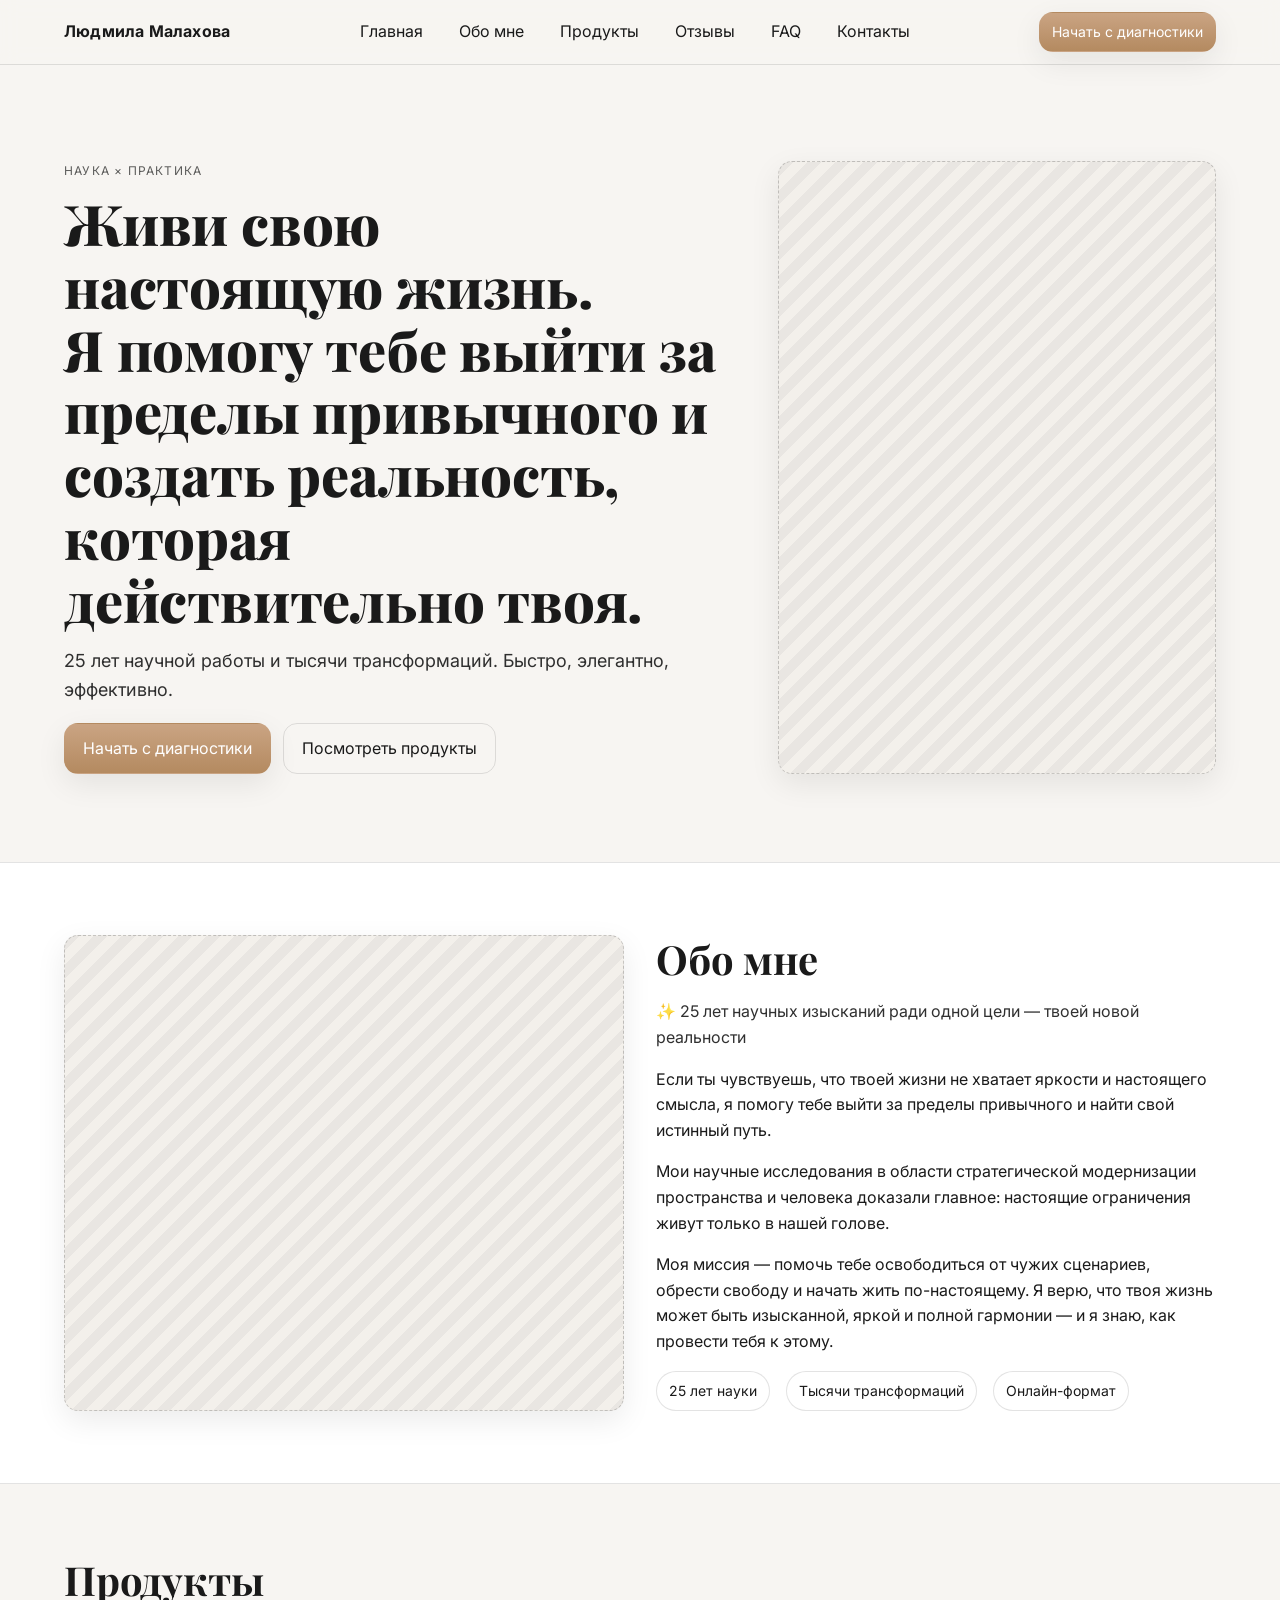
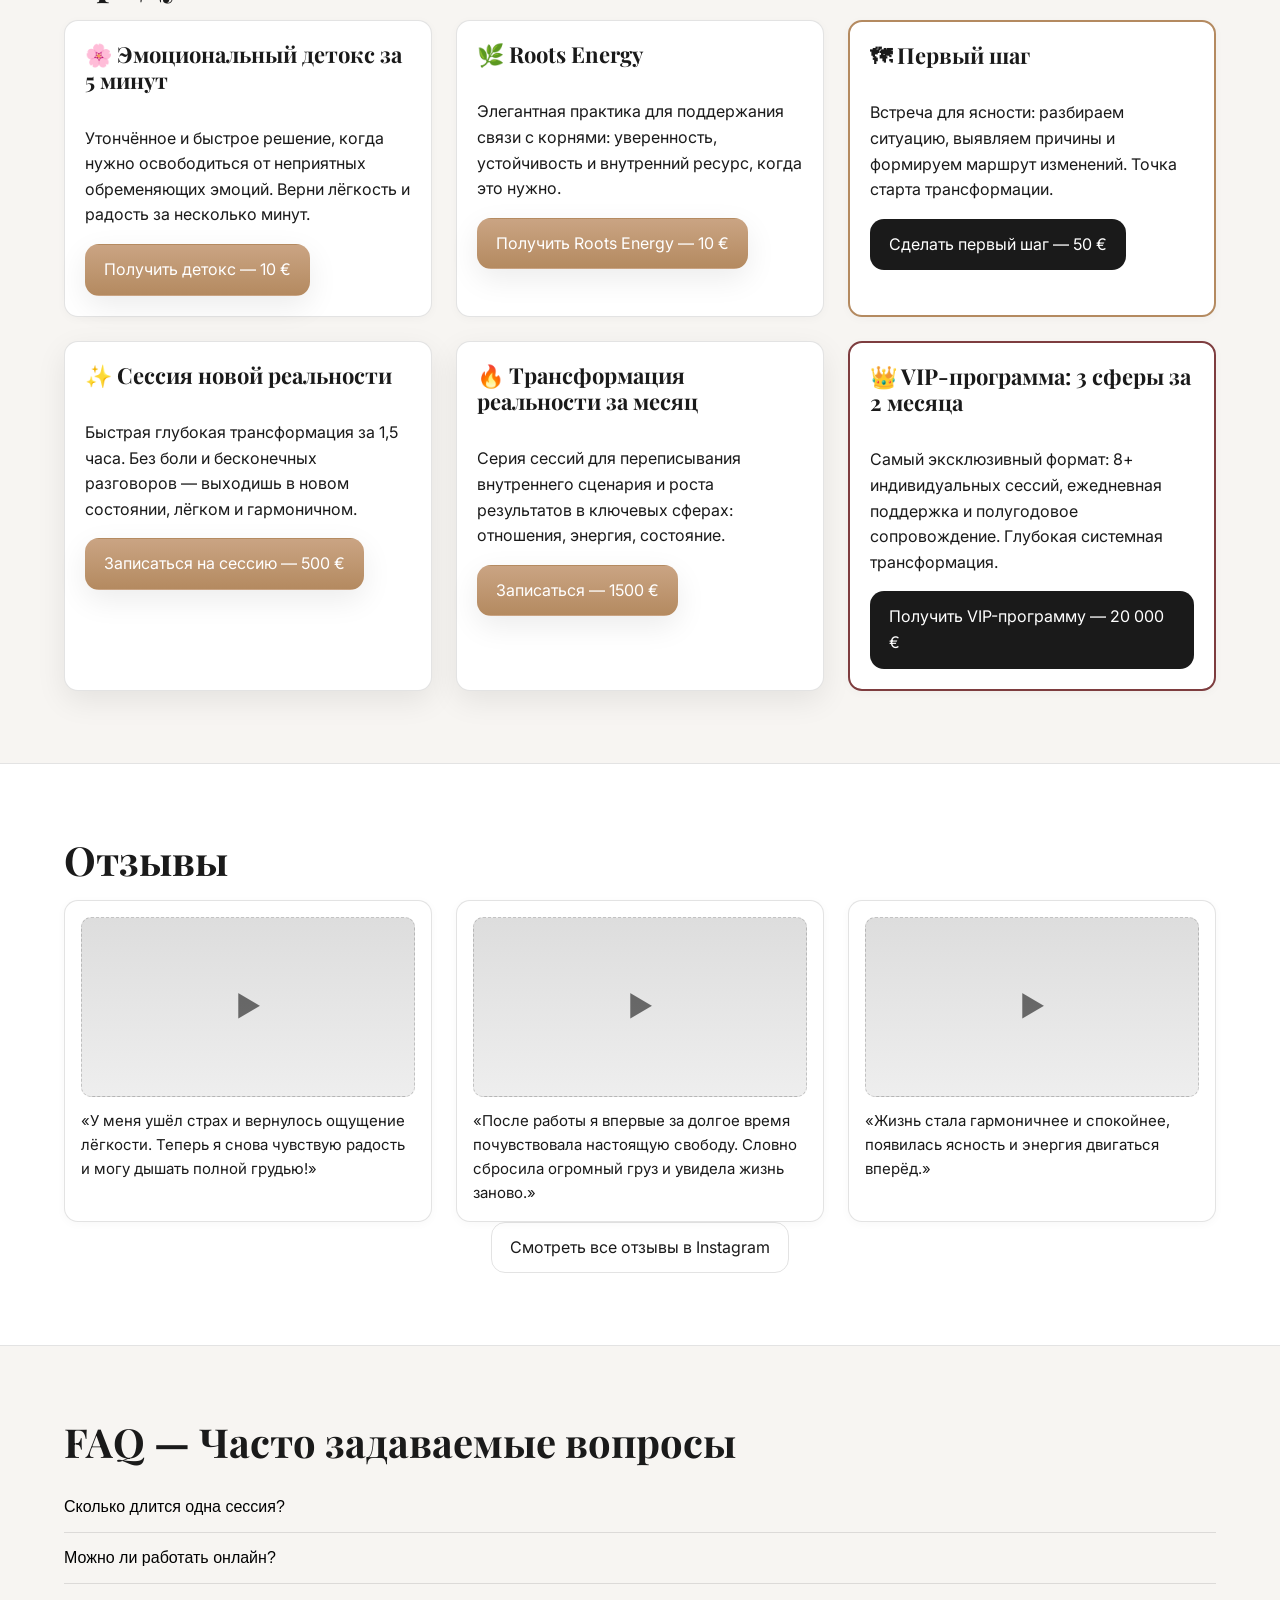
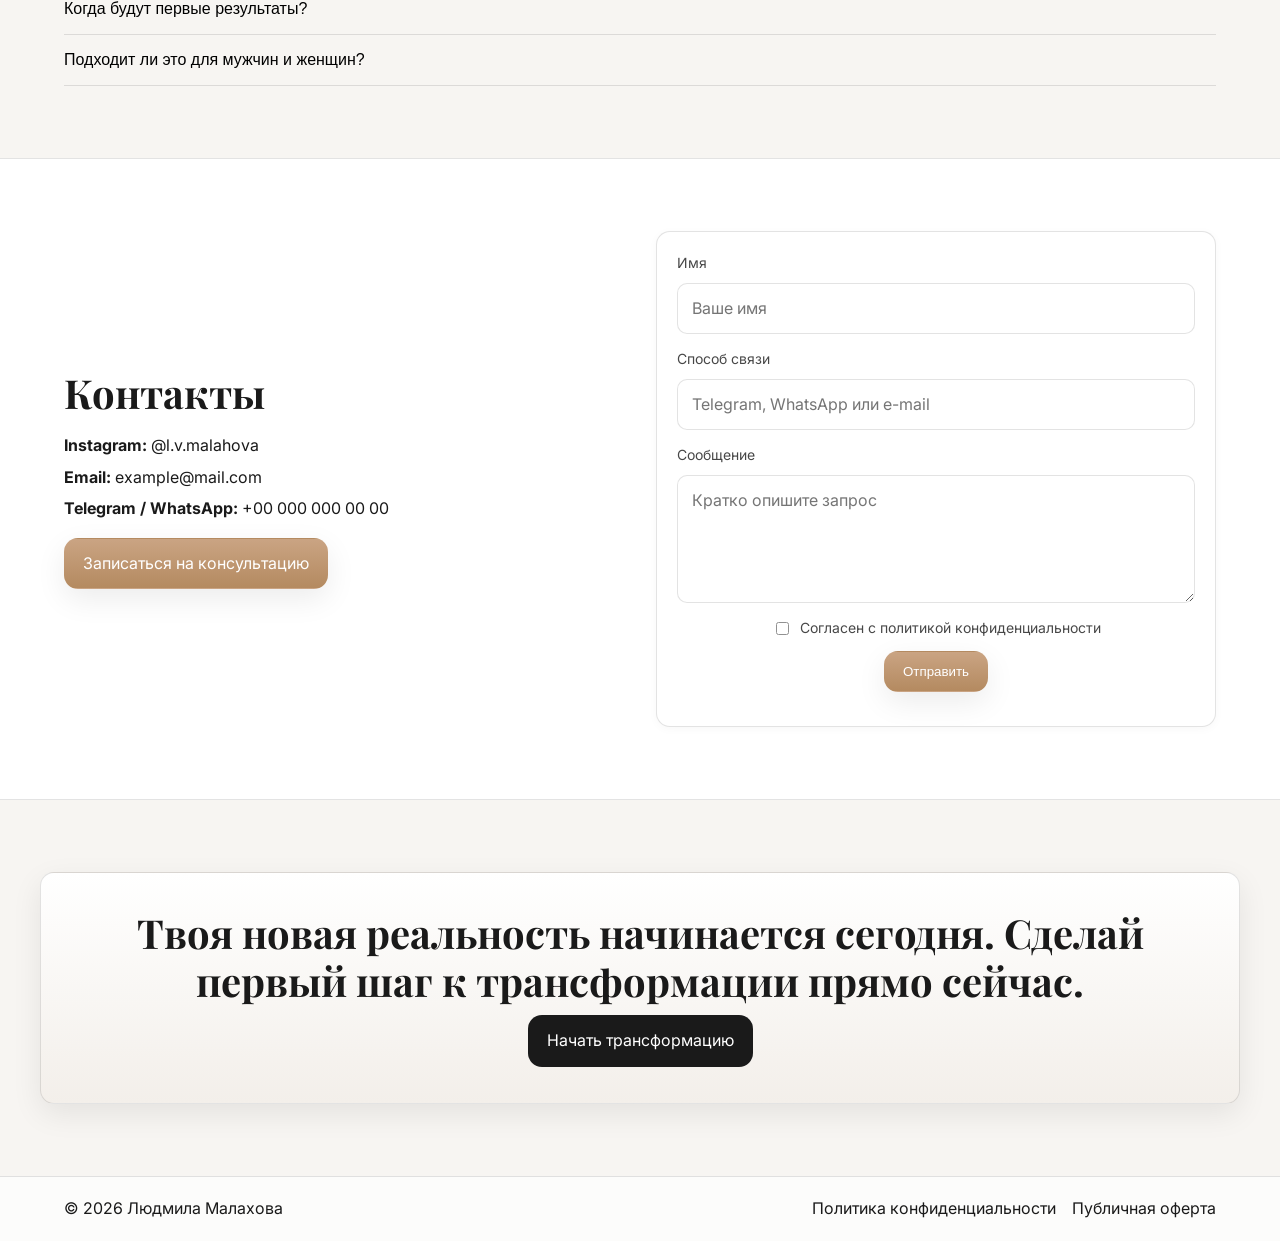
==== index.html @ 20e78f0f "Initial" ====
<!DOCTYPE html>
<html lang="ru">
<head>
  <meta charset="UTF-8" />
  <meta name="viewport" content="width=device-width, initial-scale=1" />
  <title>Людмила Малахова — Трансформация реальности</title>
  <meta name="description" content="Наука и практика трансформации для жизни без ограничений. Сессии, программы и быстрые практики от Людмилы Малаховой." />
  <link rel="preconnect" href="https://fonts.googleapis.com">
  <link rel="preconnect" href="https://fonts.gstatic.com" crossorigin>
  <link href="https://fonts.googleapis.com/css2?family=Inter:wght@300;400;500;600;700&family=Playfair+Display:wght@600;700;800&display=swap" rel="stylesheet">
  <link rel="stylesheet" href="styles.css" />
</head>
<body>
  <header class="site-header">
    <div class="container header-inner">
      <div class="brand">Людмила Малахова</div>
      <nav class="nav">
        <a href="#hero">Главная</a>
        <a href="#about">Обо мне</a>
        <a href="#products">Продукты</a>
        <a href="#testimonials">Отзывы</a>
        <a href="#faq">FAQ</a>
        <a href="#contacts">Контакты</a>
      </nav>
      <a class="btn btn--primary btn--small" href="#diagnostics">Начать с диагностики</a>
    </div>
  </header>

  <main>
    <!-- Hero -->
    <section id="hero" class="section hero">
      <div class="container hero__inner">
        <div class="hero__content">
          <div class="kicker">Наука × Практика</div>
          <h1>Живи свою настоящую жизнь.<br> Я помогу тебе выйти за пределы привычного и создать реальность, которая действительно твоя.</h1>
          <p class="lead">25 лет научной работы и тысячи трансформаций. Быстро, элегантно, эффективно.</p>
          <div class="hero__ctas">
            <a id="diagnostics" class="btn btn--primary" href="#contacts">Начать с диагностики</a>
            <a class="btn btn--ghost" href="#products">Посмотреть продукты</a>
          </div>
        </div>
        <div class="hero__media placeholder placeholder--portrait" aria-label="Портрет — заглушка"></div>
      </div>
    </section>

    <!-- About -->
    <section id="about" class="section section--muted about">
      <div class="container grid grid--2">
        <div class="about__media placeholder placeholder--portrait"></div>
        <div class="about__content">
          <h2>Обо мне</h2>
          <p class="sublead">✨ 25 лет научных изысканий ради одной цели — твоей новой реальности</p>
          <p>Если ты чувствуешь, что твоей жизни не хватает яркости и настоящего смысла, я помогу тебе выйти за пределы привычного и найти свой истинный путь.</p>
          <p>Мои научные исследования в области стратегической модернизации пространства и человека доказали главное: настоящие ограничения живут только в нашей голове.</p>
          <p>Моя миссия — помочь тебе освободиться от чужих сценариев, обрести свободу и начать жить по-настоящему. Я верю, что твоя жизнь может быть изысканной, яркой и полной гармонии — и я знаю, как провести тебя к этому.</p>
          <ul class="infostrip">
            <li>25 лет науки</li>
            <li>Тысячи трансформаций</li>
            <li>Онлайн-формат</li>
          </ul>
        </div>
      </div>
    </section>

    <!-- Products -->
    <section id="products" class="section products">
      <div class="container">
        <h2>Продукты</h2>
        <div class="cards">
          <article class="card">
            <div class="card__header">
              <h3>🌸 Эмоциональный детокс за 5 минут</h3>
            </div>
            <p>Утончённое и быстрое решение, когда нужно освободиться от неприятных обременяющих эмоций. Верни лёгкость и радость за несколько минут.</p>
            <div class="card__actions">
              <a class="btn btn--primary" href="#">Получить детокс — 10 €</a>
            </div>
          </article>

          <article class="card">
            <div class="card__header">
              <h3>🌿 Roots Energy</h3>
            </div>
            <p>Элегантная практика для поддержания связи с корнями: уверенность, устойчивость и внутренний ресурс, когда это нужно.</p>
            <div class="card__actions">
              <a class="btn btn--primary" href="#">Получить Roots Energy — 10 €</a>
            </div>
          </article>

          <article class="card card--highlight">
            <div class="card__header">
              <h3>🗺 Первый шаг</h3>
            </div>
            <p>Встреча для ясности: разбираем ситуацию, выявляем причины и формируем маршрут изменений. Точка старта трансформации.</p>
            <div class="card__actions">
              <a class="btn btn--contrast" href="#contacts">Сделать первый шаг — 50 €</a>
            </div>
          </article>

          <article class="card card--elevated">
            <div class="card__header">
              <h3>✨ Сессия новой реальности</h3>
            </div>
            <p>Быстрая глубокая трансформация за 1,5 часа. Без боли и бесконечных разговоров — выходишь в новом состоянии, лёгком и гармоничном.</p>
            <div class="card__actions">
              <a class="btn btn--primary" href="#contacts">Записаться на сессию — 500 €</a>
            </div>
          </article>

          <article class="card card--elevated">
            <div class="card__header">
              <h3>🔥 Трансформация реальности за месяц</h3>
            </div>
            <p>Серия сессий для переписывания внутреннего сценария и роста результатов в ключевых сферах: отношения, энергия, состояние.</p>
            <div class="card__actions">
              <a class="btn btn--primary" href="#contacts">Записаться — 1500 €</a>
            </div>
          </article>

          <article class="card card--vip">
            <div class="card__header">
              <h3>👑 VIP-программа: 3 сферы за 2 месяца</h3>
            </div>
            <p>Самый эксклюзивный формат: 8+ индивидуальных сессий, ежедневная поддержка и полугодовое сопровождение. Глубокая системная трансформация.</p>
            <div class="card__actions">
              <a class="btn btn--contrast" href="#contacts">Получить VIP-программу — 20 000 €</a>
            </div>
          </article>
        </div>
      </div>
    </section>

    <!-- Testimonials -->
    <section id="testimonials" class="section testimonials section--muted">
      <div class="container">
        <h2>Отзывы</h2>
        <div class="video-grid">
          <div class="video-card">
            <div class="placeholder placeholder--video" aria-label="Видео-отзыв — заглушка"></div>
            <p>«У меня ушёл страх и вернулось ощущение лёгкости. Теперь я снова чувствую радость и могу дышать полной грудью!»</p>
          </div>
          <div class="video-card">
            <div class="placeholder placeholder--video"></div>
            <p>«После работы я впервые за долгое время почувствовала настоящую свободу. Словно сбросила огромный груз и увидела жизнь заново.»</p>
          </div>
          <div class="video-card">
            <div class="placeholder placeholder--video"></div>
            <p>«Жизнь стала гармоничнее и спокойнее, появилась ясность и энергия двигаться вперёд.»</p>
          </div>
        </div>
        <div class="align-center">
          <a class="btn btn--ghost" href="#">Смотреть все отзывы в Instagram</a>
        </div>
      </div>
    </section>

    <!-- FAQ -->
    <section id="faq" class="section faq">
      <div class="container">
        <h2>FAQ — Часто задаваемые вопросы</h2>
        <div class="accordion" data-accordion>
          <div class="accordion__item">
            <button class="accordion__trigger">Сколько длится одна сессия?</button>
            <div class="accordion__content"><p>1,5 часа</p></div>
          </div>
          <div class="accordion__item">
            <button class="accordion__trigger">Можно ли работать онлайн?</button>
            <div class="accordion__content"><p>Да, полностью онлайн</p></div>
          </div>
          <div class="accordion__item">
            <button class="accordion__trigger">Когда будут первые результаты?</button>
            <div class="accordion__content"><p>Уже после первой сессии</p></div>
          </div>
          <div class="accordion__item">
            <button class="accordion__trigger">Подходит ли это для мужчин и женщин?</button>
            <div class="accordion__content"><p>Да, вне зависимости от возраста и опыта</p></div>
          </div>
        </div>
      </div>
    </section>

    <!-- Contacts -->
    <section id="contacts" class="section contacts section--muted">
      <div class="container grid grid--2">
        <div>
          <h2>Контакты</h2>
          <ul class="contact-list">
            <li><strong>Instagram:</strong> <a href="#">@l.v.malahova</a></li>
            <li><strong>Email:</strong> <a href="mailto:example@mail.com">example@mail.com</a></li>
            <li><strong>Telegram / WhatsApp:</strong> <a href="#">+00 000 000 00 00</a></li>
          </ul>
          <div class="cta-row">
            <a class="btn btn--primary" href="#">Записаться на консультацию</a>
          </div>
        </div>
        <form class="contact-form" action="#" method="post">
          <div class="form-row">
            <label for="name">Имя</label>
            <input id="name" name="name" type="text" placeholder="Ваше имя" required>
          </div>
          <div class="form-row">
            <label for="contact">Способ связи</label>
            <input id="contact" name="contact" type="text" placeholder="Telegram, WhatsApp или e-mail" required>
          </div>
          <div class="form-row">
            <label for="message">Сообщение</label>
            <textarea id="message" name="message" rows="4" placeholder="Кратко опишите запрос"></textarea>
          </div>
          <div class="form-row form-row--inline">
            <label class="checkbox">
              <input type="checkbox" required>
              <span>Согласен с политикой конфиденциальности</span>
            </label>
            <button class="btn btn--primary" type="submit">Отправить</button>
          </div>
        </form>
      </div>
    </section>

    <!-- Final CTA -->
    <section class="section final-cta">
      <div class="container final-cta__inner">
        <h2>Твоя новая реальность начинается сегодня. Сделай первый шаг к трансформации прямо сейчас.</h2>
        <a class="btn btn--contrast" href="#contacts">Начать трансформацию</a>
      </div>
    </section>
  </main>

  <footer class="site-footer">
    <div class="container footer-inner">
      <div>© <span id="year"></span> Людмила Малахова</div>
      <div class="footer-links">
        <a href="#">Политика конфиденциальности</a>
        <a href="#">Публичная оферта</a>
      </div>
    </div>
  </footer>

  <script src="script.js"></script>
</body>
</html>
---- styles.css ----
/* Base */
:root {
  --bg: #F7F5F2;
  --text: #1A1A1A;
  --muted: #ffffff;
  --accent: #B48A60; /* bronze */
  --accent-2: #7E3D3F; /* deep burgundy */
  --border: rgba(26,26,26,0.12);
  --shadow: 0 10px 30px rgba(0,0,0,0.08);
  --radius: 14px;
}

* { box-sizing: border-box; }
html, body { height: 100%; }
body {
  margin: 0;
  font-family: Inter, system-ui, -apple-system, Segoe UI, Roboto, Arial, "Noto Sans", "Apple Color Emoji", "Segoe UI Emoji";
  color: var(--text);
  background: var(--bg);
  line-height: 1.6;
}

img { max-width: 100%; display: block; }
a { color: inherit; text-decoration: none; }

.container {
  width: 100%;
  max-width: 1200px;
  margin: 0 auto;
  padding: 0 24px;
}

h1, h2, h3 {
  font-family: "Playfair Display", Georgia, serif;
  line-height: 1.2;
  margin: 0 0 16px;
}
h1 { font-size: clamp(36px, 5vw, 56px); font-weight: 800; line-height: 1.12; letter-spacing: -0.2px; }
h2 { font-size: clamp(28px, 3.2vw, 40px); font-weight: 700; }
h3 { font-size: 22px; font-weight: 700; }
.lead { font-size: 18px; opacity: 0.9; margin-top: 8px; }
.sublead { font-size: 16px; opacity: 0.9; }

/* Header */
.site-header {
  position: sticky;
  top: 0;
  background: rgba(247,245,242,0.8);
  backdrop-filter: saturate(140%) blur(8px);
  border-bottom: 1px solid var(--border);
  z-index: 1000;
}
.header-inner {
  display: flex;
  align-items: center;
  justify-content: space-between;
  height: 64px;
}
.brand { font-weight: 700; letter-spacing: 0.2px; }
.nav { display: none; gap: 16px; }
.nav a { padding: 8px 10px; border-radius: 10px; }
.nav a:hover { background: rgba(0,0,0,0.04); }

/* Buttons */
.btn {
  display: inline-flex;
  align-items: center;
  justify-content: center;
  gap: 8px;
  padding: 12px 18px;
  border-radius: var(--radius);
  border: 1px solid transparent;
  transition: all .25s ease;
  cursor: pointer;
}
.btn--small { padding: 8px 12px; font-size: 14px; }
.btn--primary {
  background: linear-gradient(180deg, #caa483, var(--accent));
  color: #fff;
  box-shadow: var(--shadow);
}
.btn--primary:hover { filter: saturate(1.05) brightness(1.02); transform: translateY(-1px); }
.btn--primary:active { transform: translateY(0); }

.btn--ghost {
  background: transparent;
  border-color: var(--border);
}
.btn--ghost:hover { border-color: var(--accent); color: var(--accent); }

.btn--contrast {
  background: #1A1A1A;
  color: #fff;
}
.btn--contrast:hover { filter: brightness(1.05); transform: translateY(-1px); }

/* Sections */
.section { padding: 72px 0; }
.section.hero { padding: 96px 0 88px; }
.section--muted { background: var(--muted); border-top: 1px solid var(--border); border-bottom: 1px solid var(--border); }
.align-center { text-align: center; }

/* Hero */
.hero__inner { display: grid; grid-template-columns: 1.2fr .8fr; gap: 56px; align-items: center; }
.kicker { letter-spacing: 1.2px; text-transform: uppercase; font-size: 12px; opacity: .7; margin-bottom: 12px; }
.hero__ctas { display: flex; gap: 12px; margin-top: 18px; }
.hero__media { height: 420px; border-radius: var(--radius); box-shadow: var(--shadow); }
.hero__content { max-width: 720px; }
.hero__content h1 { text-wrap: balance; }

/* About */
.grid { display: grid; gap: 32px; }
.grid--2 { grid-template-columns: 1fr 1fr; align-items: center; }
.infostrip { display: flex; gap: 16px; padding: 0; margin: 16px 0 0; list-style: none; flex-wrap: wrap; }
.infostrip li { padding: 8px 12px; border: 1px solid var(--border); border-radius: 999px; font-size: 14px; background: #fff; }
.about__media { height: 380px; border-radius: var(--radius); box-shadow: var(--shadow); }

/* Cards */
.cards { display: grid; grid-template-columns: repeat(3, 1fr); gap: 24px; }
.card {
  background: #fff;
  border: 1px solid var(--border);
  border-radius: var(--radius);
  padding: 20px;
  box-shadow: 0 2px 10px rgba(0,0,0,0.03);
  transition: transform .25s ease, box-shadow .25s ease, border-color .25s ease;
}
.card:hover { transform: translateY(-2px); box-shadow: var(--shadow); border-color: rgba(26,26,26,0.18); }
.card__header { display: flex; align-items: center; justify-content: space-between; margin-bottom: 8px; }
.card--highlight { border-width: 2px; border-color: var(--accent); }
.card--elevated { box-shadow: var(--shadow); }
.card--vip { border-width: 2px; border-color: var(--accent-2); }
.card__actions { margin-top: 16px; }

/* Testimonials */
.video-grid { display: grid; grid-template-columns: repeat(3,1fr); gap: 24px; }
.video-card { background: #fff; border: 1px solid var(--border); border-radius: var(--radius); padding: 16px; box-shadow: 0 2px 10px rgba(0,0,0,0.03); }
.video-card p { margin: 12px 0 0; font-size: 15px; }

/* Accordion */
.accordion__item { border-bottom: 1px solid var(--border); }
.accordion__trigger {
  width: 100%;
  text-align: left;
  background: transparent;
  border: 0;
  padding: 16px 0;
  font-size: 16px;
  cursor: pointer;
}
.accordion__content {
  max-height: 0;
  overflow: hidden;
  transition: max-height .3s ease, opacity .3s ease;
  opacity: 0.9;
}
.accordion__item.is-open .accordion__content { max-height: 200px; }

/* Contacts */
.contact-list { list-style: none; padding: 0; margin: 0 0 16px; }
.contact-list li { margin: 6px 0; }
.contact-form { background: #fff; border: 1px solid var(--border); border-radius: var(--radius); padding: 20px; box-shadow: 0 2px 10px rgba(0,0,0,0.03); }
.form-row { display: flex; flex-direction: column; gap: 8px; margin-bottom: 14px; }
.form-row--inline { display: flex; align-items: center; justify-content: space-between; gap: 12px; }
label { font-size: 14px; opacity: .8; }
input, textarea { padding: 12px 14px; border: 1px solid var(--border); border-radius: 10px; font: inherit; background: #fff; }
input:focus, textarea:focus { outline: none; border-color: var(--accent); box-shadow: 0 0 0 3px rgba(180,138,96,0.15); }
.checkbox { display: flex; align-items: center; gap: 8px; font-size: 14px; }

/* Final CTA */
.final-cta__inner { text-align: center; background: linear-gradient(180deg, #fff, #f3efea); padding: 36px; border: 1px solid var(--border); border-radius: var(--radius); box-shadow: var(--shadow); }
.final-cta h2 { margin-bottom: 10px; }

/* Footer */
.site-footer { border-top: 1px solid var(--border); background: rgba(255,255,255,0.7); }
.footer-inner { display: flex; align-items: center; justify-content: space-between; height: 64px; }
.footer-links { display: flex; gap: 16px; }

/* Placeholders */
.placeholder { background: repeating-linear-gradient(135deg, #e9e6e2, #e9e6e2 10px, #f3f0eb 10px, #f3f0eb 20px); border: 1px dashed rgba(26,26,26,0.2); }
.placeholder--portrait { width: 100%; height: 100%; border-radius: var(--radius); }
.placeholder--video { width: 100%; height: 180px; border-radius: 10px; background: linear-gradient(180deg, #ddd, #eee); display: grid; place-items: center; position: relative; }
.placeholder--video::before { content: "▶"; position: absolute; font-size: 28px; color: rgba(0,0,0,0.55); }

/* Responsive */
@media (min-width: 920px) { .nav { display: flex; } }
@media (max-width: 919px) {
  .hero__inner { grid-template-columns: 1fr; gap: 28px; }
  .section.hero { padding: 72px 0 64px; }
  .grid--2 { grid-template-columns: 1fr; }
  .cards { grid-template-columns: 1fr; }
  .video-grid { grid-template-columns: 1fr; }
  .header-inner { gap: 12px; }
  .footer-inner { flex-direction: column; gap: 8px; height: auto; padding: 12px 0; }
}
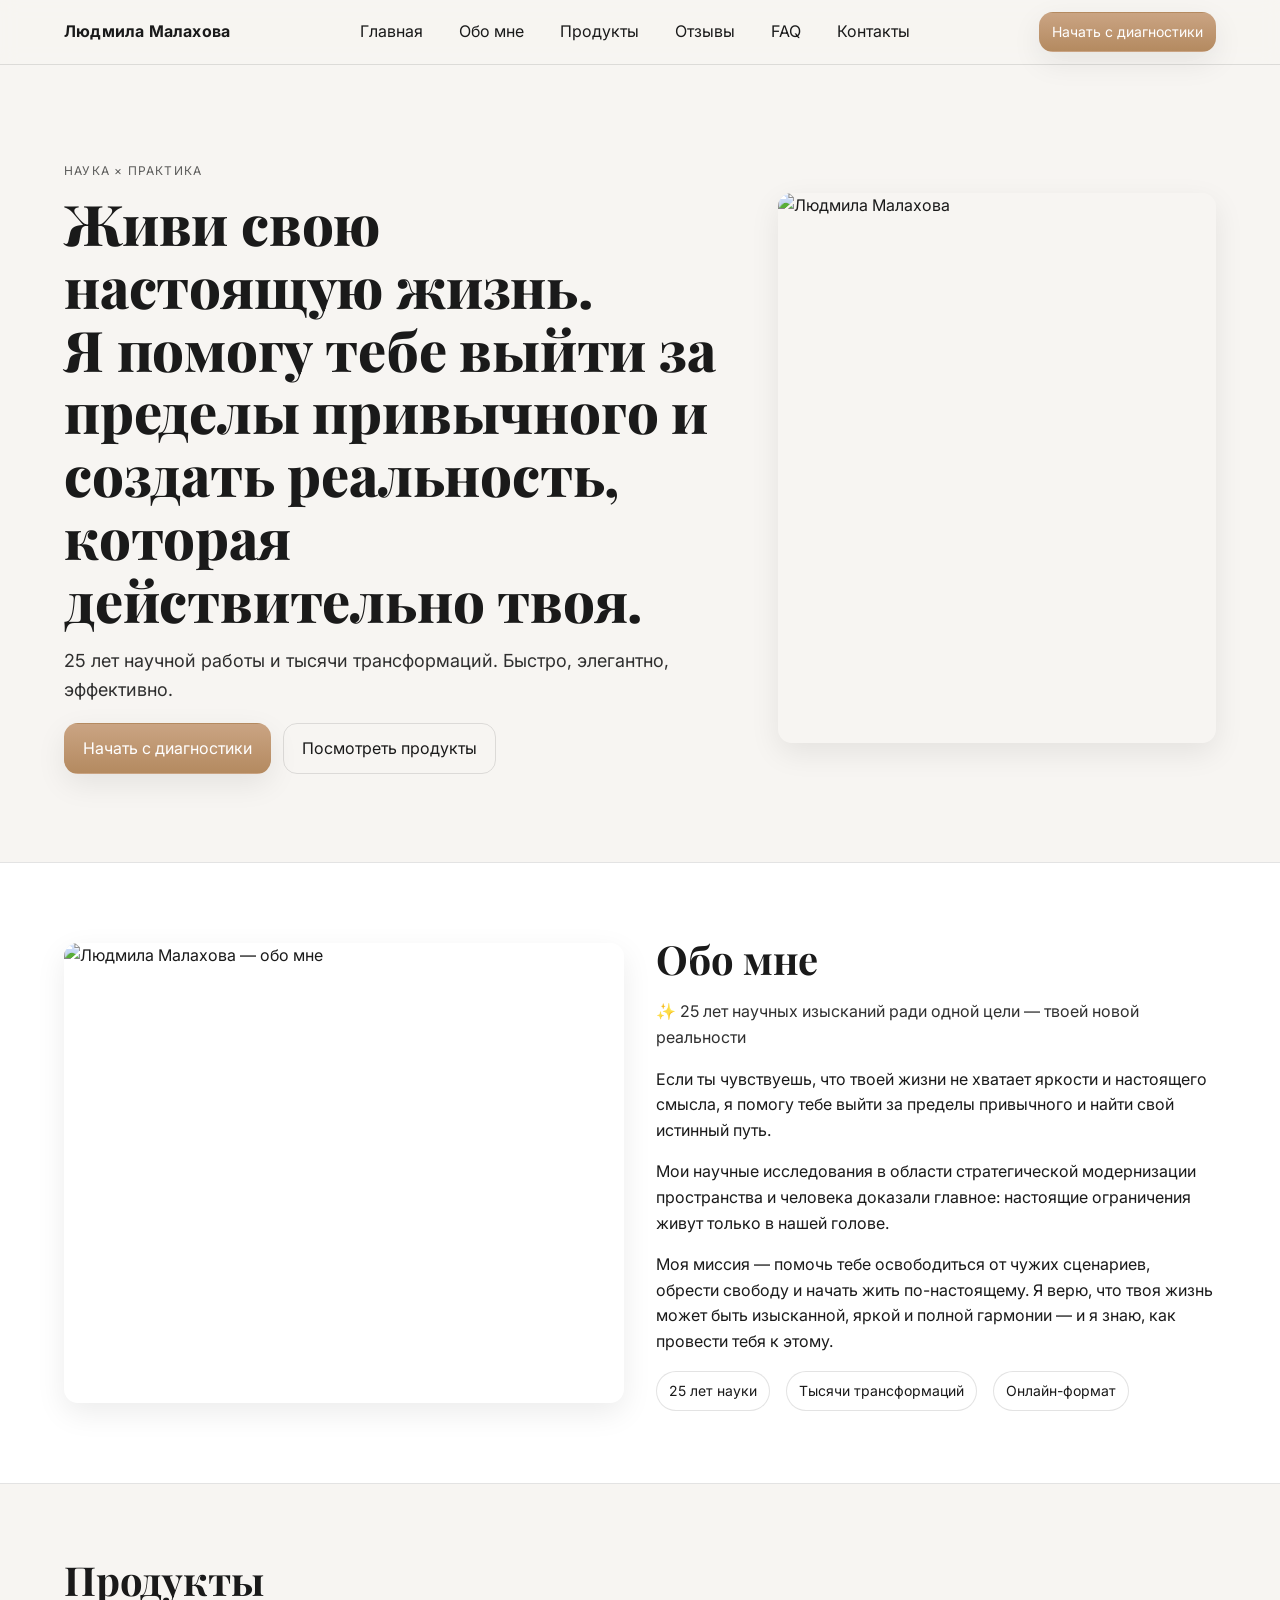
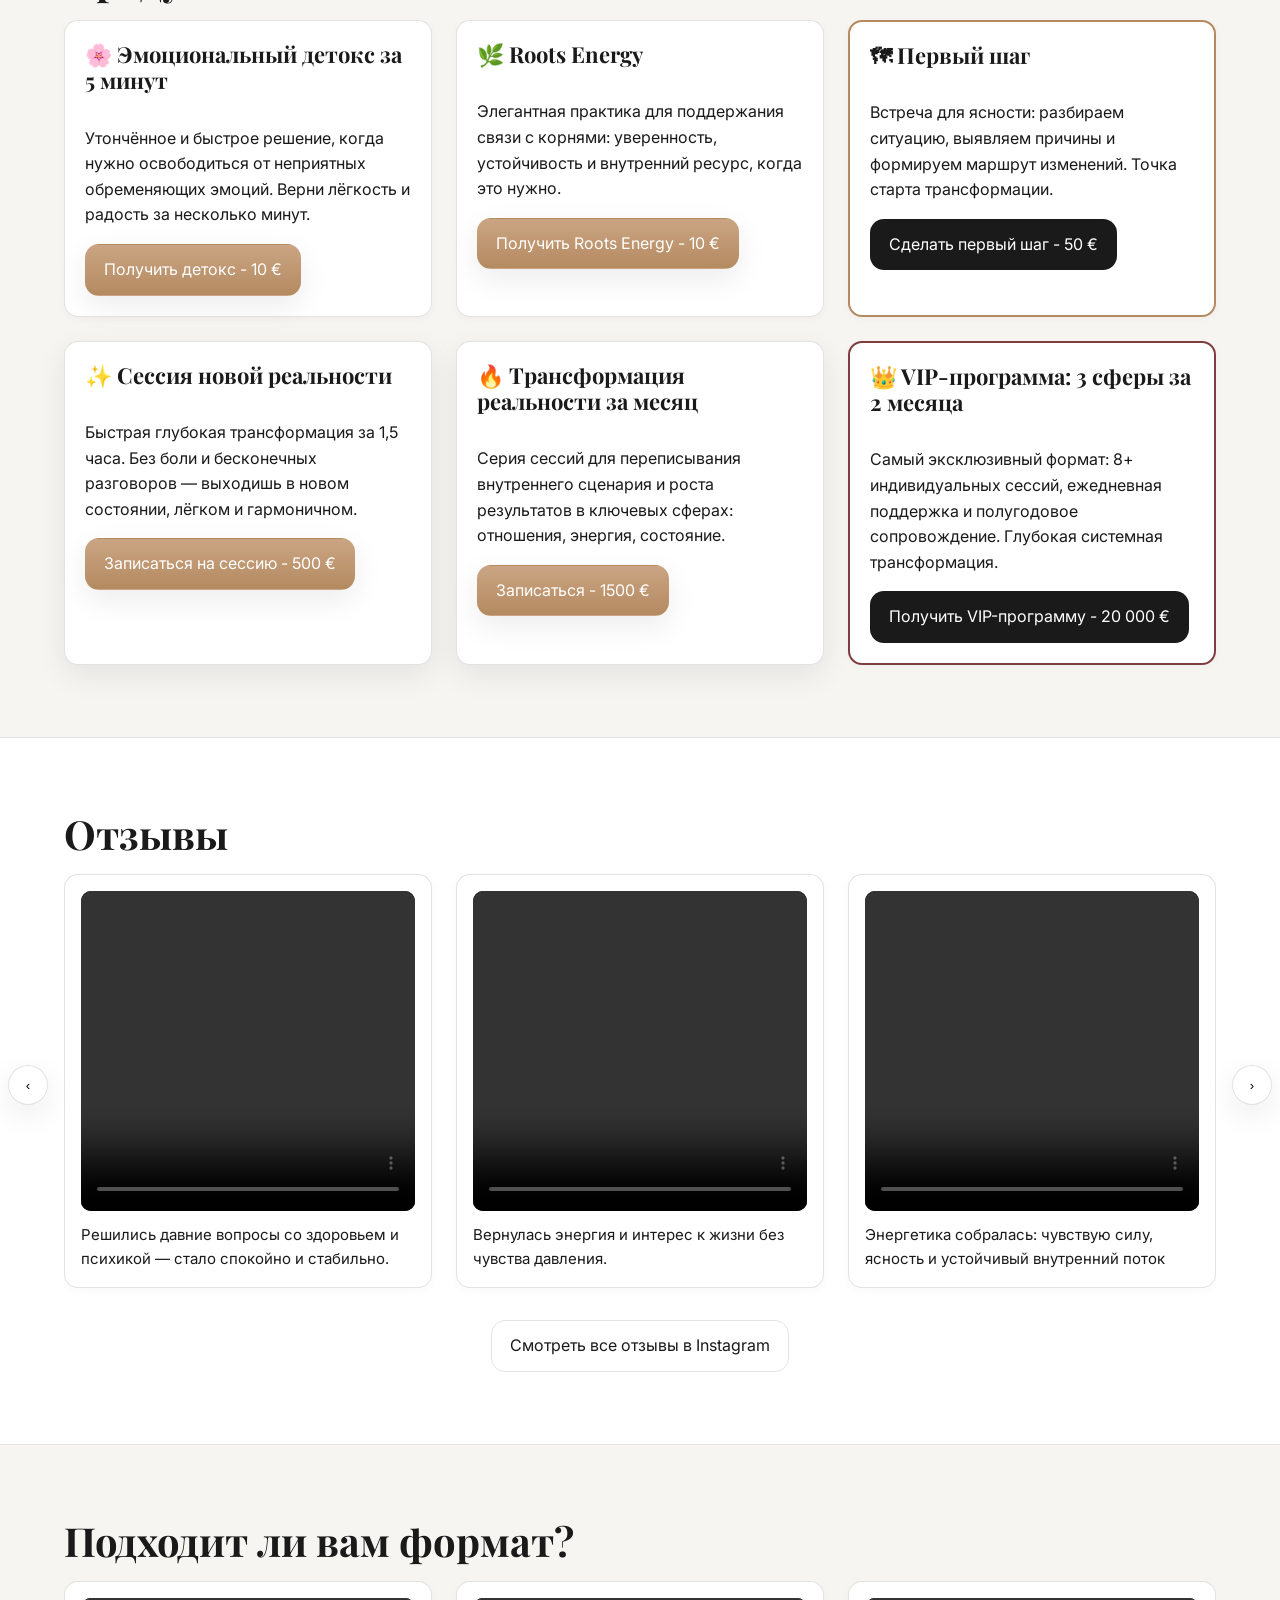
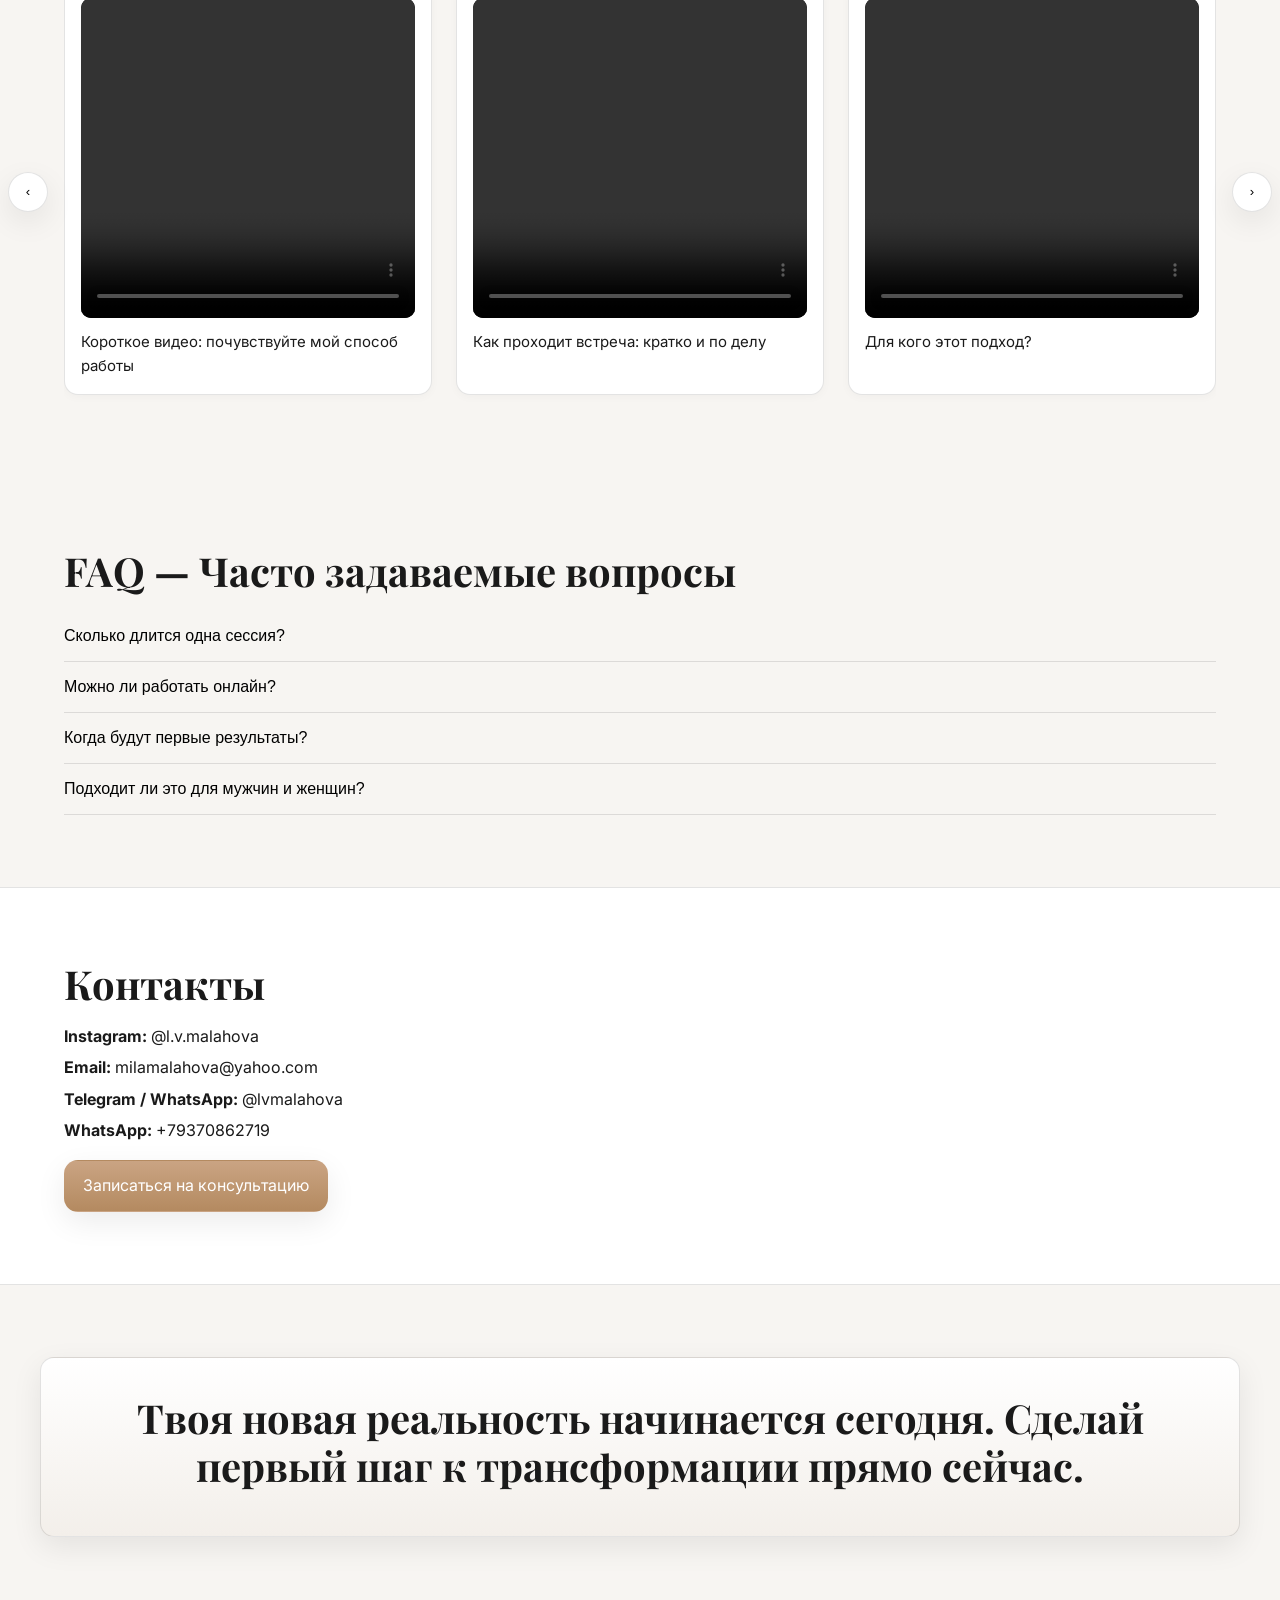
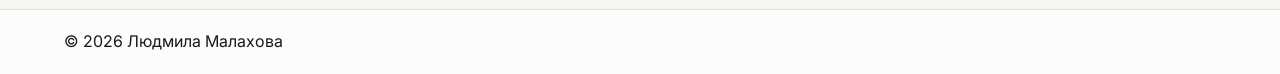
==== commit 3fb99952: "Pre-final version" ====
--- a/index.html
+++ b/index.html
@@ -22,7 +22,7 @@
         <a href="#faq">FAQ</a>
         <a href="#contacts">Контакты</a>
       </nav>
-      <a class="btn btn--primary btn--small" href="#diagnostics">Начать с диагностики</a>
+      <a class="btn btn--primary btn--small" href="#contacts">Начать с диагностики</a>
     </div>
   </header>
 
@@ -39,14 +39,22 @@
             <a class="btn btn--ghost" href="#products">Посмотреть продукты</a>
           </div>
         </div>
-        <div class="hero__media placeholder placeholder--portrait" aria-label="Портрет — заглушка"></div>
-      </div>
-    </section>
+        <picture class="hero__media" aria-label="Портрет — Hero">
+          <source srcset="images/IMG_1677.jpg" type="image/jpg">
+          <img src="images/IMG_1677.jpg" alt="Людмила Малахова" loading="eager" decoding="async" style="width:100%;height:100%;object-fit:cover;object-position:center 45%;border-radius:14px;display:block;">
+        </picture>
+      </div>
+    </section>
+
+    
 
     <!-- About -->
     <section id="about" class="section section--muted about">
       <div class="container grid grid--2">
-        <div class="about__media placeholder placeholder--portrait"></div>
+        <picture class="about__media">
+          <source srcset="images/IMG_2950.jpg" type="image/jpg">
+          <img src="images/IMG_2950.jpg" alt="Людмила Малахова — обо мне" loading="lazy" decoding="async" style="width:100%;height:100%;object-fit:cover;object-position:center 50%;border-radius:14px;display:block;">
+        </picture>
         <div class="about__content">
           <h2>Обо мне</h2>
           <p class="sublead">✨ 25 лет научных изысканий ради одной цели — твоей новой реальности</p>
@@ -73,7 +81,7 @@
             </div>
             <p>Утончённое и быстрое решение, когда нужно освободиться от неприятных обременяющих эмоций. Верни лёгкость и радость за несколько минут.</p>
             <div class="card__actions">
-              <a class="btn btn--primary" href="#">Получить детокс — 10 €</a>
+              <a class="btn btn--primary" onclick="openMessengerModal('Здравствуйте! Я хочу получить эмоциональный детокс за 5 минут!')">Получить детокс - 10 €</a>
             </div>
           </article>
 
@@ -83,7 +91,7 @@
             </div>
             <p>Элегантная практика для поддержания связи с корнями: уверенность, устойчивость и внутренний ресурс, когда это нужно.</p>
             <div class="card__actions">
-              <a class="btn btn--primary" href="#">Получить Roots Energy — 10 €</a>
+              <a class="btn btn--primary" onclick="openMessengerModal('Здравствуйте! Я хочу получить Roots Energy!')">Получить Roots Energy - 10 €</a>
             </div>
           </article>
 
@@ -93,7 +101,7 @@
             </div>
             <p>Встреча для ясности: разбираем ситуацию, выявляем причины и формируем маршрут изменений. Точка старта трансформации.</p>
             <div class="card__actions">
-              <a class="btn btn--contrast" href="#contacts">Сделать первый шаг — 50 €</a>
+              <a class="btn btn--contrast" onclick="openMessengerModal('Здравствуйте! Я хочу сделать первый шаг!')">Сделать первый шаг - 50 €</a>
             </div>
           </article>
 
@@ -103,7 +111,7 @@
             </div>
             <p>Быстрая глубокая трансформация за 1,5 часа. Без боли и бесконечных разговоров — выходишь в новом состоянии, лёгком и гармоничном.</p>
             <div class="card__actions">
-              <a class="btn btn--primary" href="#contacts">Записаться на сессию — 500 €</a>
+              <a class="btn btn--primary" onclick="openMessengerModal('Здравствуйте! Я хочу записаться на сессию!')">Записаться на сессию - 500 €</a>
             </div>
           </article>
 
@@ -113,7 +121,7 @@
             </div>
             <p>Серия сессий для переписывания внутреннего сценария и роста результатов в ключевых сферах: отношения, энергия, состояние.</p>
             <div class="card__actions">
-              <a class="btn btn--primary" href="#contacts">Записаться — 1500 €</a>
+              <a class="btn btn--primary" onclick="openMessengerModal('Здравствуйте! Я хочу записаться на трансформацию реальности за месяц!')">Записаться - 1500 €</a>
             </div>
           </article>
 
@@ -123,7 +131,7 @@
             </div>
             <p>Самый эксклюзивный формат: 8+ индивидуальных сессий, ежедневная поддержка и полугодовое сопровождение. Глубокая системная трансформация.</p>
             <div class="card__actions">
-              <a class="btn btn--contrast" href="#contacts">Получить VIP-программу — 20 000 €</a>
+              <a class="btn btn--contrast" onclick="openMessengerModal('Здравствуйте! Я хочу получить VIP-программу!')">Получить VIP-программу - 20 000 €</a>
             </div>
           </article>
         </div>
@@ -134,22 +142,71 @@
     <section id="testimonials" class="section testimonials section--muted">
       <div class="container">
         <h2>Отзывы</h2>
-        <div class="video-grid">
-          <div class="video-card">
-            <div class="placeholder placeholder--video" aria-label="Видео-отзыв — заглушка"></div>
-            <p>«У меня ушёл страх и вернулось ощущение лёгкости. Теперь я снова чувствую радость и могу дышать полной грудью!»</p>
-          </div>
-          <div class="video-card">
-            <div class="placeholder placeholder--video"></div>
-            <p>«После работы я впервые за долгое время почувствовала настоящую свободу. Словно сбросила огромный груз и увидела жизнь заново.»</p>
-          </div>
-          <div class="video-card">
-            <div class="placeholder placeholder--video"></div>
-            <p>«Жизнь стала гармоничнее и спокойнее, появилась ясность и энергия двигаться вперёд.»</p>
-          </div>
-        </div>
-        <div class="align-center">
-          <a class="btn btn--ghost" href="#">Смотреть все отзывы в Instagram</a>
+        <div class="carousel" data-carousel>
+          <button class="carousel__btn carousel__btn--prev" aria-label="Предыдущие">‹</button>
+          <div class="carousel__viewport">
+            <div class="carousel__track">
+              <div class="video-card carousel__item">
+                <video class="video" controls preload="metadata" src="videos/IMG_7336.MP4"></video>
+                <p>Решились давние вопросы со здоровьем и психикой — стало спокойно и стабильно.</p>
+              </div>
+              <div class="video-card carousel__item">
+                <video class="video" controls preload="metadata" src="videos/IMG_7335.MP4"></video>
+                <p>Вернулась энергия и интерес к жизни без чувства давления.</p>
+              </div>
+              <div class="video-card carousel__item">
+                <video class="video" controls preload="metadata" src="videos/IMG_7334.MP4"></video>
+                <p>Энергетика собралась: чувствую силу, ясность и устойчивый внутренний поток</p>
+              </div>
+              <div class="video-card carousel__item">
+                <video class="video" controls preload="metadata" src="videos/IMG_7333.MP4"></video>
+                <p>Точечно проработали запрос — новая внутренняя настройка держится</p>
+              </div>
+              <div class="video-card carousel__item">
+                <video class="video" controls preload="metadata" src="videos/IMG_7332.MP4"></video>
+                <p>Встала на землю: уверенность и опора внутри — ощущаю силу</p>
+              </div>
+              <div class="video-card carousel__item">
+                <video class="video" controls preload="metadata" src="videos/IMG_7331.MP4"></video>
+                <p>За 1.5 месяца поддержки: стабильно, уверенно, жизнь наконец пошла в плюс</p>
+              </div>
+            </div>
+          </div>
+          <button class="carousel__btn carousel__btn--next" aria-label="Следующие">›</button>
+        </div>
+        <div class="align-center testimonials__more">
+          <a class="btn btn--ghost" href="https://www.instagram.com/l.v.malahova/">Смотреть все отзывы в Instagram</a>
+        </div>
+      </div>
+    </section>
+
+    <!-- Fit videos -->
+    <section id="fit" class="section">
+      <div class="container">
+        <h2>Подходит ли вам формат?</h2>
+        <div class="carousel" data-carousel>
+          <button class="carousel__btn carousel__btn--prev" aria-label="Предыдущие">‹</button>
+          <div class="carousel__viewport">
+            <div class="carousel__track">
+              <div class="video-card carousel__item">
+                <video class="video" controls preload="metadata" src="videos/IMG_7340.MP4"></video>
+                <p>Короткое видео: почувствуйте мой способ работы</p>
+              </div>
+              <div class="video-card carousel__item">
+                <video class="video" controls preload="metadata" src="videos/IMG_7339.MP4"></video>
+                <p>Как проходит встреча: кратко и по делу</p>
+              </div>
+              <div class="video-card carousel__item">
+                <video class="video" controls preload="metadata" src="videos/IMG_7338.MP4"></video>
+                <p>Для кого этот подход?</p>
+              </div>
+              <div class="video-card carousel__item">
+                <video class="video" controls preload="metadata" src="videos/IMG_7337.MP4"></video>
+                <p>Какой формат подходит Вам?</p>
+              </div>
+            </div>
+          </div>
+          <button class="carousel__btn carousel__btn--next" aria-label="Следующие">›</button>
         </div>
       </div>
     </section>
@@ -181,19 +238,20 @@
 
     <!-- Contacts -->
     <section id="contacts" class="section contacts section--muted">
-      <div class="container grid grid--2">
+      <div class="container grid grid--2" >
         <div>
           <h2>Контакты</h2>
           <ul class="contact-list">
-            <li><strong>Instagram:</strong> <a href="#">@l.v.malahova</a></li>
-            <li><strong>Email:</strong> <a href="mailto:example@mail.com">example@mail.com</a></li>
-            <li><strong>Telegram / WhatsApp:</strong> <a href="#">+00 000 000 00 00</a></li>
+            <li><strong>Instagram:</strong> <a href="https://www.instagram.com/l.v.malahova/">@l.v.malahova</a></li>
+            <li><strong>Email:</strong> <a href="mailto:milamalahova@yahoo.com">milamalahova@yahoo.com</a></li>
+            <li><strong>Telegram / WhatsApp:</strong> <a href="https://t.me/lvmalahova">@lvmalahova</a></li>
+            <li><strong>WhatsApp:</strong> <a href="https://wa.me/+79370862719">+79370862719</a></li>
           </ul>
           <div class="cta-row">
-            <a class="btn btn--primary" href="#">Записаться на консультацию</a>
-          </div>
-        </div>
-        <form class="contact-form" action="#" method="post">
+            <a class="btn btn--primary" onclick="openMessengerModal('Здравствуйте! Я хочу записаться на консультацию.')">Записаться на консультацию</a>
+          </div>
+        </div>
+        <!-- <form class="contact-form" action="#" method="post">
           <div class="form-row">
             <label for="name">Имя</label>
             <input id="name" name="name" type="text" placeholder="Ваше имя" required>
@@ -212,8 +270,8 @@
               <span>Согласен с политикой конфиденциальности</span>
             </label>
             <button class="btn btn--primary" type="submit">Отправить</button>
-          </div>
-        </form>
+          </div> -->
+        <!-- </form> -->
       </div>
     </section>
 
@@ -221,7 +279,7 @@
     <section class="section final-cta">
       <div class="container final-cta__inner">
         <h2>Твоя новая реальность начинается сегодня. Сделай первый шаг к трансформации прямо сейчас.</h2>
-        <a class="btn btn--contrast" href="#contacts">Начать трансформацию</a>
+        
       </div>
     </section>
   </main>
@@ -230,14 +288,55 @@
     <div class="container footer-inner">
       <div>© <span id="year"></span> Людмила Малахова</div>
       <div class="footer-links">
-        <a href="#">Политика конфиденциальности</a>
-        <a href="#">Публичная оферта</a>
+        
       </div>
     </div>
   </footer>
 
-  <script src="script.js"></script>
+  <script src="script1.js"></script>
+
+    <!-- Модальное окно выбора мессенджера -->
+  <div id="messengerModal" class="modal">
+    <div class="modal-content">
+      <div class="modal-header">
+        <h3>Выберите удобный мессенджер</h3>
+        <button class="modal-close" onclick="closeMessengerModal()">×</button>
+      </div>
+      
+      <div class="modal-body">
+        
+        
+        <div class="messenger-buttons">
+          <a href="#" id="telegramLink" class="messenger-btn telegram-btn">
+            <span class="messenger-icon">
+                <img src="icons/icons8-telegram-48.png" alt="Telegram" width="32" height="32">
+            </span>
+            <span class="messenger-text">
+              <strong>Telegram</strong>
+              <span>Быстрый отклик</span>
+            </span>
+          </a>
+          
+          <a href="#" id="whatsappLink" class="messenger-btn whatsapp-btn">
+            <span class="messenger-icon" >
+                <img src="icons/icons8-whatsapp-48.png" alt="WhatsApp" width="32" height="32">
+            </span>
+            <span class="messenger-text">
+              <strong>WhatsApp</strong>
+              <span>Популярный выбор</span>
+            </span>
+          </a>
+        </div>
+      </div>
+      
+      <div class="modal-footer">
+        <button class="btn btn--ghost" onclick="closeMessengerModal()">Закрыть</button>
+      </div>
+    </div>
+  </div>
+
 </body>
 </html>
 
 
+
--- a/styles.css
+++ b/styles.css
@@ -104,7 +104,7 @@
 .hero__inner { display: grid; grid-template-columns: 1.2fr .8fr; gap: 56px; align-items: center; }
 .kicker { letter-spacing: 1.2px; text-transform: uppercase; font-size: 12px; opacity: .7; margin-bottom: 12px; }
 .hero__ctas { display: flex; gap: 12px; margin-top: 18px; }
-.hero__media { height: 420px; border-radius: var(--radius); box-shadow: var(--shadow); }
+.hero__media { height: 550px; border-radius: var(--radius); box-shadow: var(--shadow); }
 .hero__content { max-width: 720px; }
 .hero__content h1 { text-wrap: balance; }
 
@@ -113,7 +113,7 @@
 .grid--2 { grid-template-columns: 1fr 1fr; align-items: center; }
 .infostrip { display: flex; gap: 16px; padding: 0; margin: 16px 0 0; list-style: none; flex-wrap: wrap; }
 .infostrip li { padding: 8px 12px; border: 1px solid var(--border); border-radius: 999px; font-size: 14px; background: #fff; }
-.about__media { height: 380px; border-radius: var(--radius); box-shadow: var(--shadow); }
+.about__media { height: 460px; border-radius: var(--radius); box-shadow: var(--shadow); }
 
 /* Cards */
 .cards { display: grid; grid-template-columns: repeat(3, 1fr); gap: 24px; }
@@ -133,9 +133,21 @@
 .card__actions { margin-top: 16px; }
 
 /* Testimonials */
-.video-grid { display: grid; grid-template-columns: repeat(3,1fr); gap: 24px; }
 .video-card { background: #fff; border: 1px solid var(--border); border-radius: var(--radius); padding: 16px; box-shadow: 0 2px 10px rgba(0,0,0,0.03); }
 .video-card p { margin: 12px 0 0; font-size: 15px; }
+.video { width: 100%; height: 320px; border-radius: 10px; background: #000; object-fit: contain; object-position: center; }
+
+/* Carousel */
+.carousel { position: relative; }
+.carousel__viewport { overflow-x: hidden; overflow-y: visible; padding-bottom: 8px; }
+.carousel__track { display: flex; gap: 24px; transition: transform .35s ease; will-change: transform; }
+.carousel__item { flex: 0 0 calc((100% - 48px) / 3); display: flex; flex-direction: column; }
+.carousel__btn { position: absolute; top: 50%; transform: translateY(-50%); z-index: 2; border: 1px solid var(--border); background: #fff; width: 40px; height: 40px; border-radius: 999px; box-shadow: var(--shadow); cursor: pointer; }
+.carousel__btn--prev { left: -56px; }
+.carousel__btn--next { right: -56px; }
+.carousel__btn:hover { border-color: var(--accent); color: var(--accent); }
+
+.testimonials__more { margin-top: 24px; }
 
 /* Accordion */
 .accordion__item { border-bottom: 1px solid var(--border); }
@@ -189,9 +201,198 @@
   .section.hero { padding: 72px 0 64px; }
   .grid--2 { grid-template-columns: 1fr; }
   .cards { grid-template-columns: 1fr; }
-  .video-grid { grid-template-columns: 1fr; }
   .header-inner { gap: 12px; }
   .footer-inner { flex-direction: column; gap: 8px; height: auto; padding: 12px 0; }
-}
-
-
+  .carousel__item { flex-basis: 100%; }
+  .video { height: 260px; }
+  .hero__media { height: 420px; }
+  .about__media { height: 380px; }
+  .carousel__btn--prev { left: -4px; }
+  .carousel__btn--next { right: -4px; }
+}
+
+/* Стили для модального окна выбора мессенджера */
+.modal {
+    display: none;
+    position: fixed;
+    z-index: 1000;
+    left: 0;
+    top: 0;
+    width: 100%;
+    height: 100%;
+    background-color: rgba(0,0,0,0.5);
+    backdrop-filter: blur(4px);
+}
+
+.modal-content {
+    background: var(--muted);
+    margin: 15% auto;
+    padding: 0;
+    border-radius: var(--radius);
+    width: 90%;
+    max-width: 440px;
+    box-shadow: var(--shadow);
+    border: 1px solid var(--border);
+    animation: modalSlideIn 0.3s ease-out;
+}
+
+@keyframes modalSlideIn {
+    from {
+        opacity: 0;
+        transform: translateY(-30px) scale(0.95);
+    }
+    to {
+        opacity: 1;
+        transform: translateY(0) scale(1);
+    }
+}
+
+.modal-header {
+    display: flex;
+    align-items: center;
+    justify-content: space-between;
+    padding: 24px 24px 16px;
+    border-bottom: 1px solid var(--border);
+}
+
+.modal-header h3 {
+    margin: 0;
+    font-size: 20px;
+    font-weight: 700;
+}
+
+.modal-close {
+    background: none;
+    border: none;
+    font-size: 24px;
+    cursor: pointer;
+    color: var(--text);
+    opacity: 0.6;
+    padding: 0;
+    width: 30px;
+    height: 30px;
+    border-radius: 50%;
+    display: flex;
+    align-items: center;
+    justify-content: center;
+}
+
+.modal-close:hover {
+    opacity: 1;
+    background: rgba(0,0,0,0.05);
+}
+
+.modal-body {
+    padding: 24px;
+}
+
+.modal-subtitle {
+    opacity: 0.8;
+    margin-bottom: 20px;
+    text-align: center;
+    font-size: 15px;
+}
+
+.messenger-buttons {
+    display: flex;
+    flex-direction: column;
+    gap: 12px;
+}
+
+.messenger-btn {
+    display: flex;
+    align-items: center;
+    gap: 16px;
+    padding: 16px;
+    border: 1px solid var(--border);
+    border-radius: var(--radius);
+    background: #fff;
+    transition: all 0.25s ease;
+    text-decoration: none;
+    color: inherit;
+}
+
+.messenger-btn:hover {
+    transform: translateY(-1px);
+    box-shadow: var(--shadow);
+    border-color: var(--accent);
+}
+
+.telegram-btn:hover {
+    border-color: #0088cc;
+    box-shadow: 0 4px 12px rgba(0, 136, 204, 0.15);
+}
+
+.whatsapp-btn:hover {
+    border-color: #25D366;
+    box-shadow: 0 4px 12px rgba(37, 211, 102, 0.15);
+}
+
+.messenger-icon {
+    width: 44px;
+    height: 44px;
+    border-radius: 12px;
+    display: flex;
+    align-items: center;
+    justify-content: center;
+    flex-shrink: 0;
+}
+
+.icon-placeholder {
+    width: 24px;
+    height: 24px;
+    border-radius: 6px;
+    background: #ccc;
+}
+
+.messenger-text {
+    display: flex;
+    flex-direction: column;
+    align-items: flex-start;
+}
+
+.messenger-text strong {
+    font-weight: 600;
+    margin-bottom: 2px;
+}
+
+.messenger-text span {
+    font-size: 13px;
+    opacity: 0.7;
+}
+
+.modal-footer {
+    padding: 16px 24px 24px;
+    border-top: 1px solid var(--border);
+    text-align: center;
+}
+
+/* Адаптивность для модального окна */
+@media (max-width: 919px) {
+    .modal-content {
+        margin: 20% auto;
+        width: 95%;
+        max-width: 380px;
+    }
+    
+    .modal-header {
+        padding: 20px 20px 12px;
+    }
+    
+    .modal-body {
+        padding: 20px;
+    }
+    
+    .modal-footer {
+        padding: 12px 20px 20px;
+    }
+    
+    .messenger-btn {
+        padding: 14px;
+    }
+    
+    .messenger-icon {
+        width: 40px;
+        height: 40px;
+    }
+}
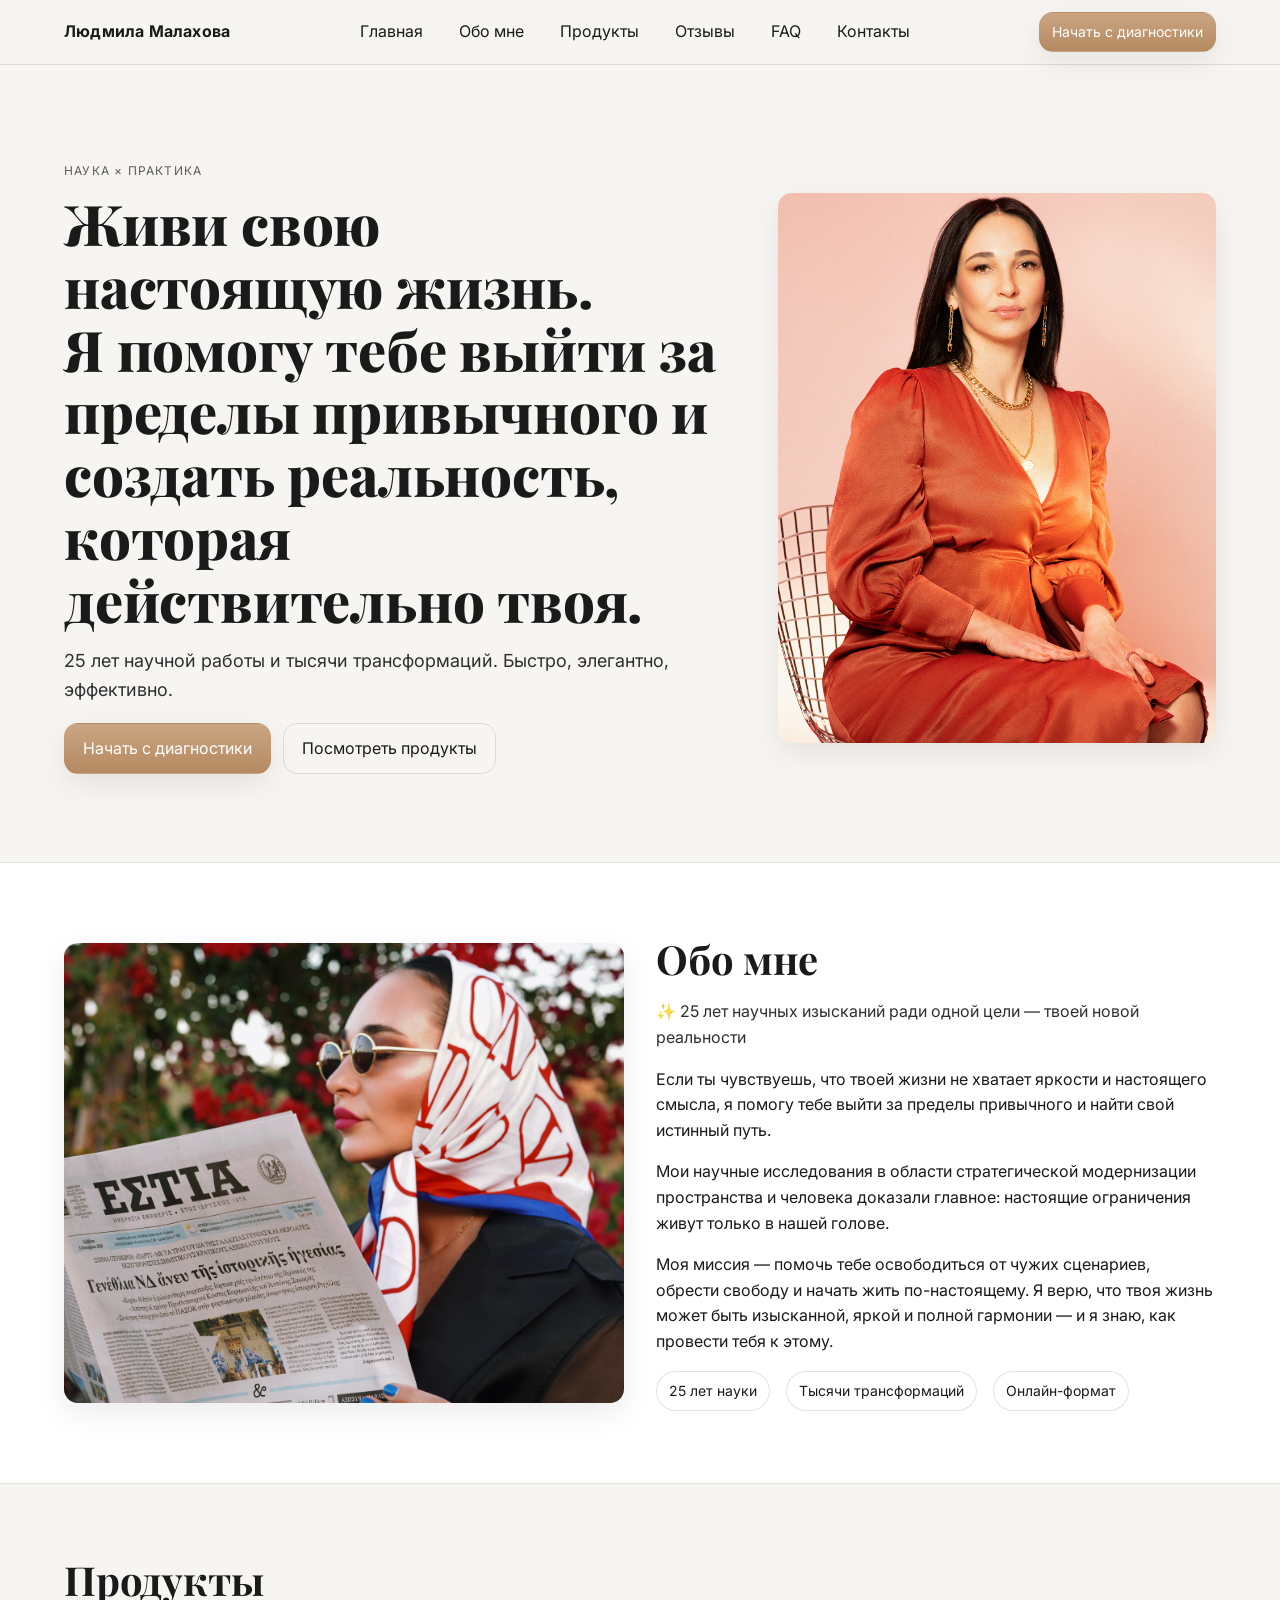
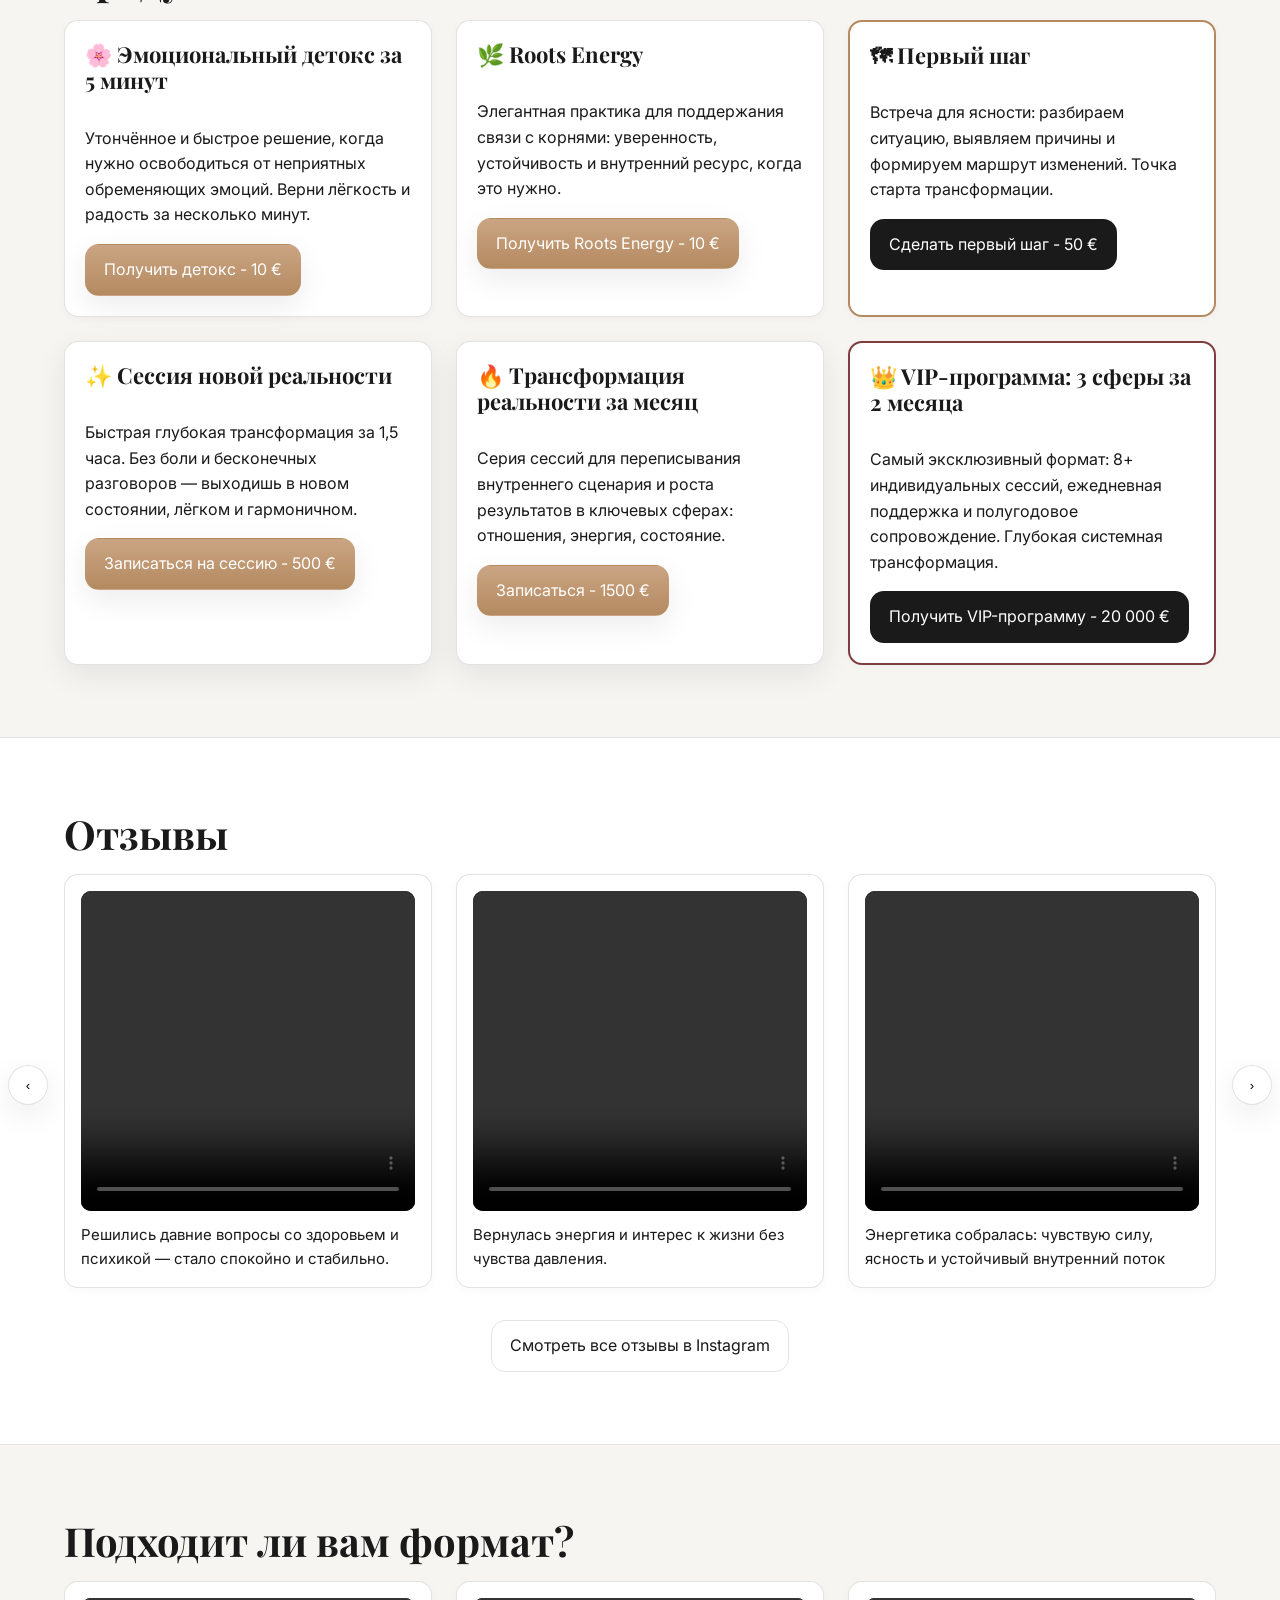
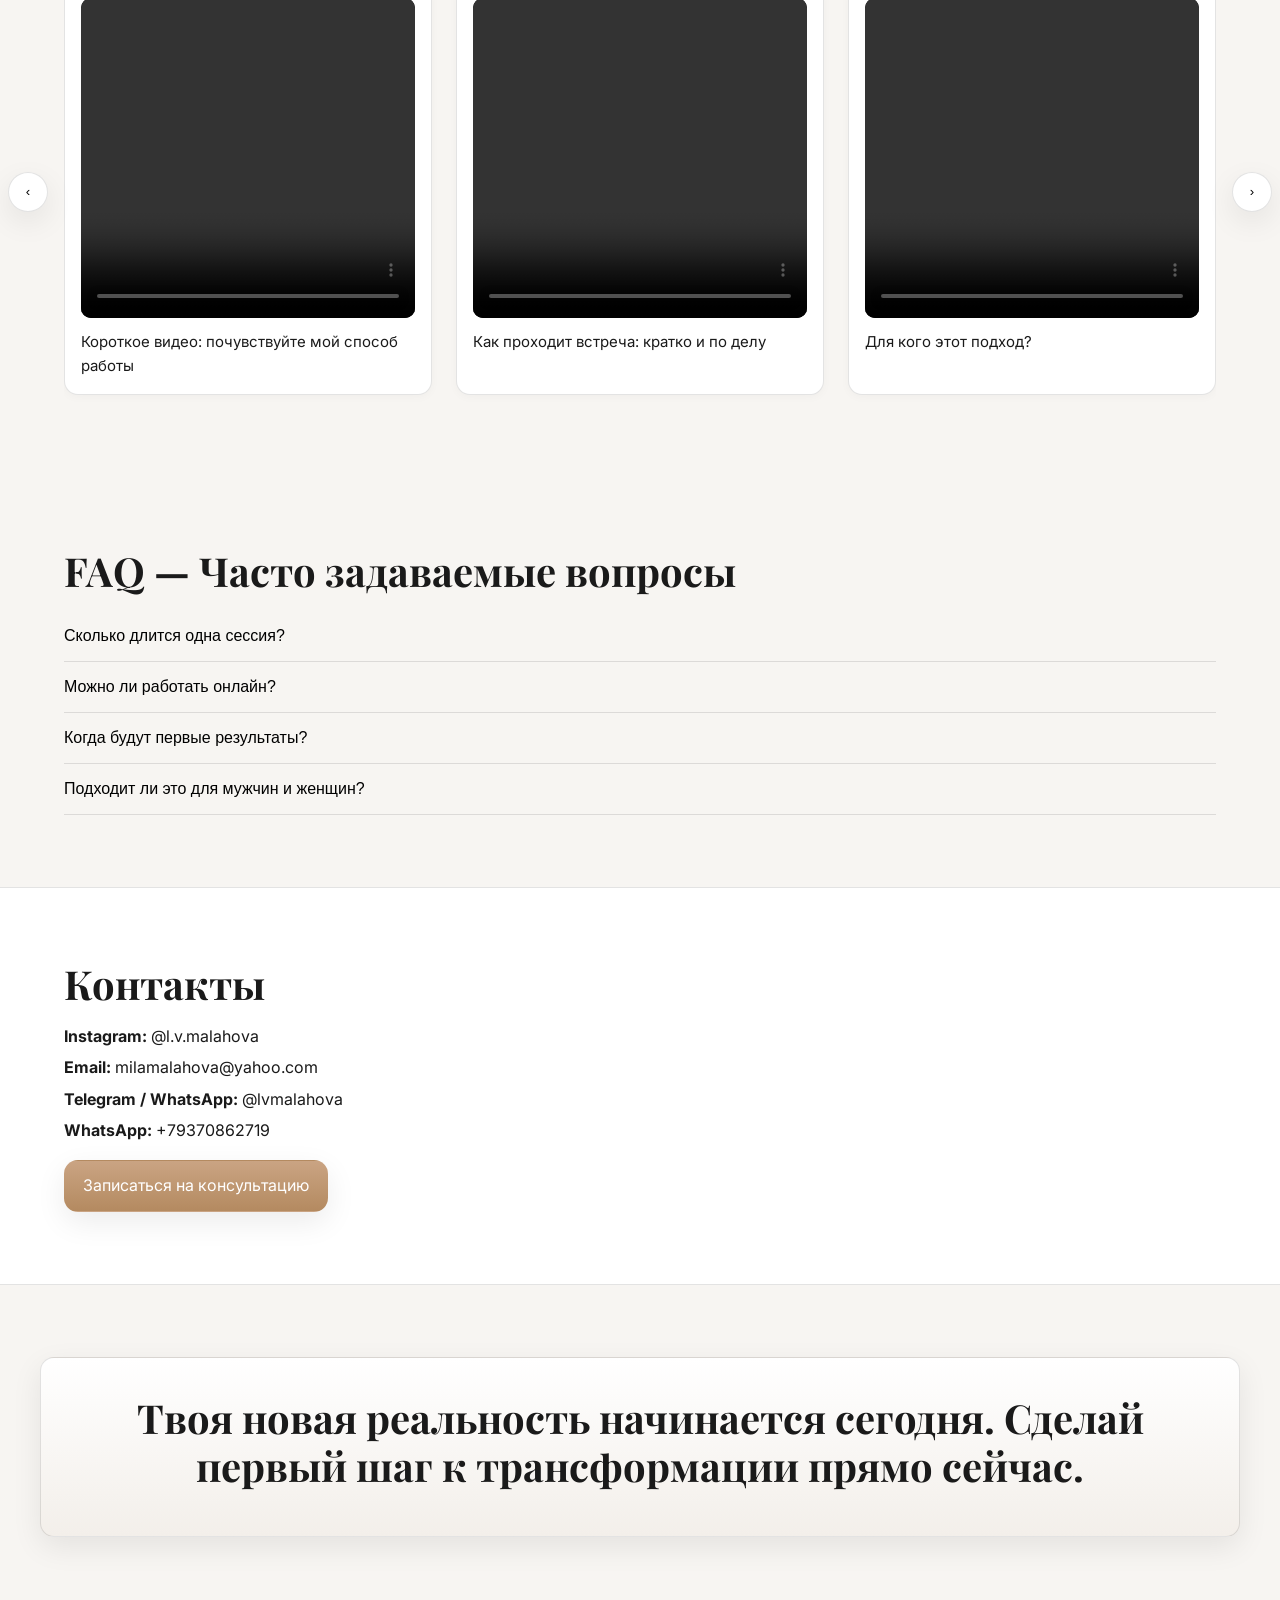
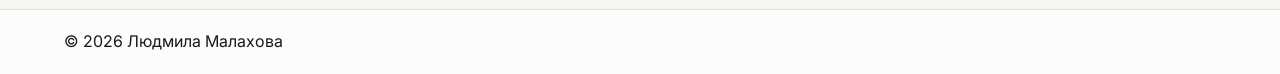
==== commit e5c29028: "Update index.html" ====
--- a/index.html
+++ b/index.html
@@ -40,8 +40,8 @@
           </div>
         </div>
         <picture class="hero__media" aria-label="Портрет — Hero">
-          <source srcset="images/IMG_1677.jpg" type="image/jpg">
-          <img src="images/IMG_1677.jpg" alt="Людмила Малахова" loading="eager" decoding="async" style="width:100%;height:100%;object-fit:cover;object-position:center 45%;border-radius:14px;display:block;">
+          <source srcset="images/IMG_1677.JPG" type="image/jpg">
+          <img src="images/IMG_1677.JPG" alt="Людмила Малахова" loading="eager" decoding="async" style="width:100%;height:100%;object-fit:cover;object-position:center 45%;border-radius:14px;display:block;">
         </picture>
       </div>
     </section>
@@ -52,8 +52,8 @@
     <section id="about" class="section section--muted about">
       <div class="container grid grid--2">
         <picture class="about__media">
-          <source srcset="images/IMG_2950.jpg" type="image/jpg">
-          <img src="images/IMG_2950.jpg" alt="Людмила Малахова — обо мне" loading="lazy" decoding="async" style="width:100%;height:100%;object-fit:cover;object-position:center 50%;border-radius:14px;display:block;">
+          <source srcset="images/IMG_2950.JPG" type="image/jpg">
+          <img src="images/IMG_2950.JPG" alt="Людмила Малахова — обо мне" loading="lazy" decoding="async" style="width:100%;height:100%;object-fit:cover;object-position:center 50%;border-radius:14px;display:block;">
         </picture>
         <div class="about__content">
           <h2>Обо мне</h2>
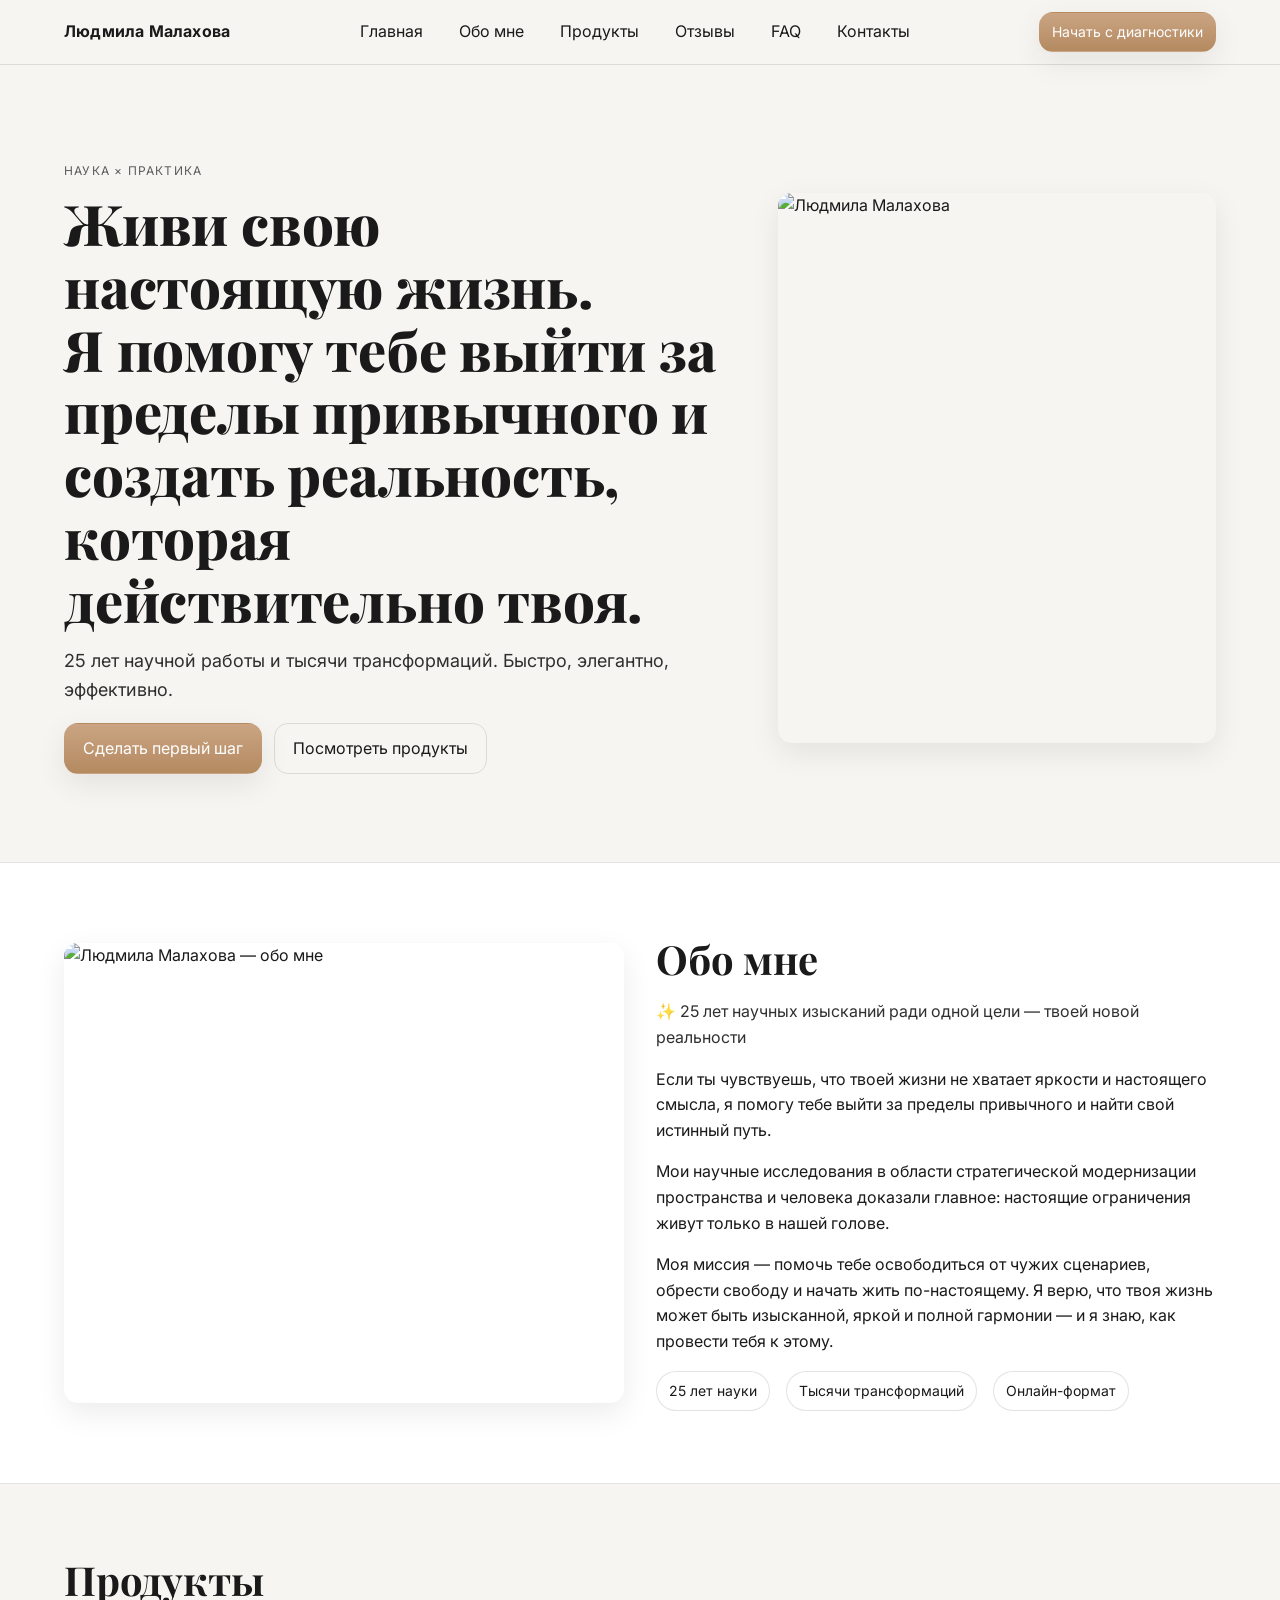
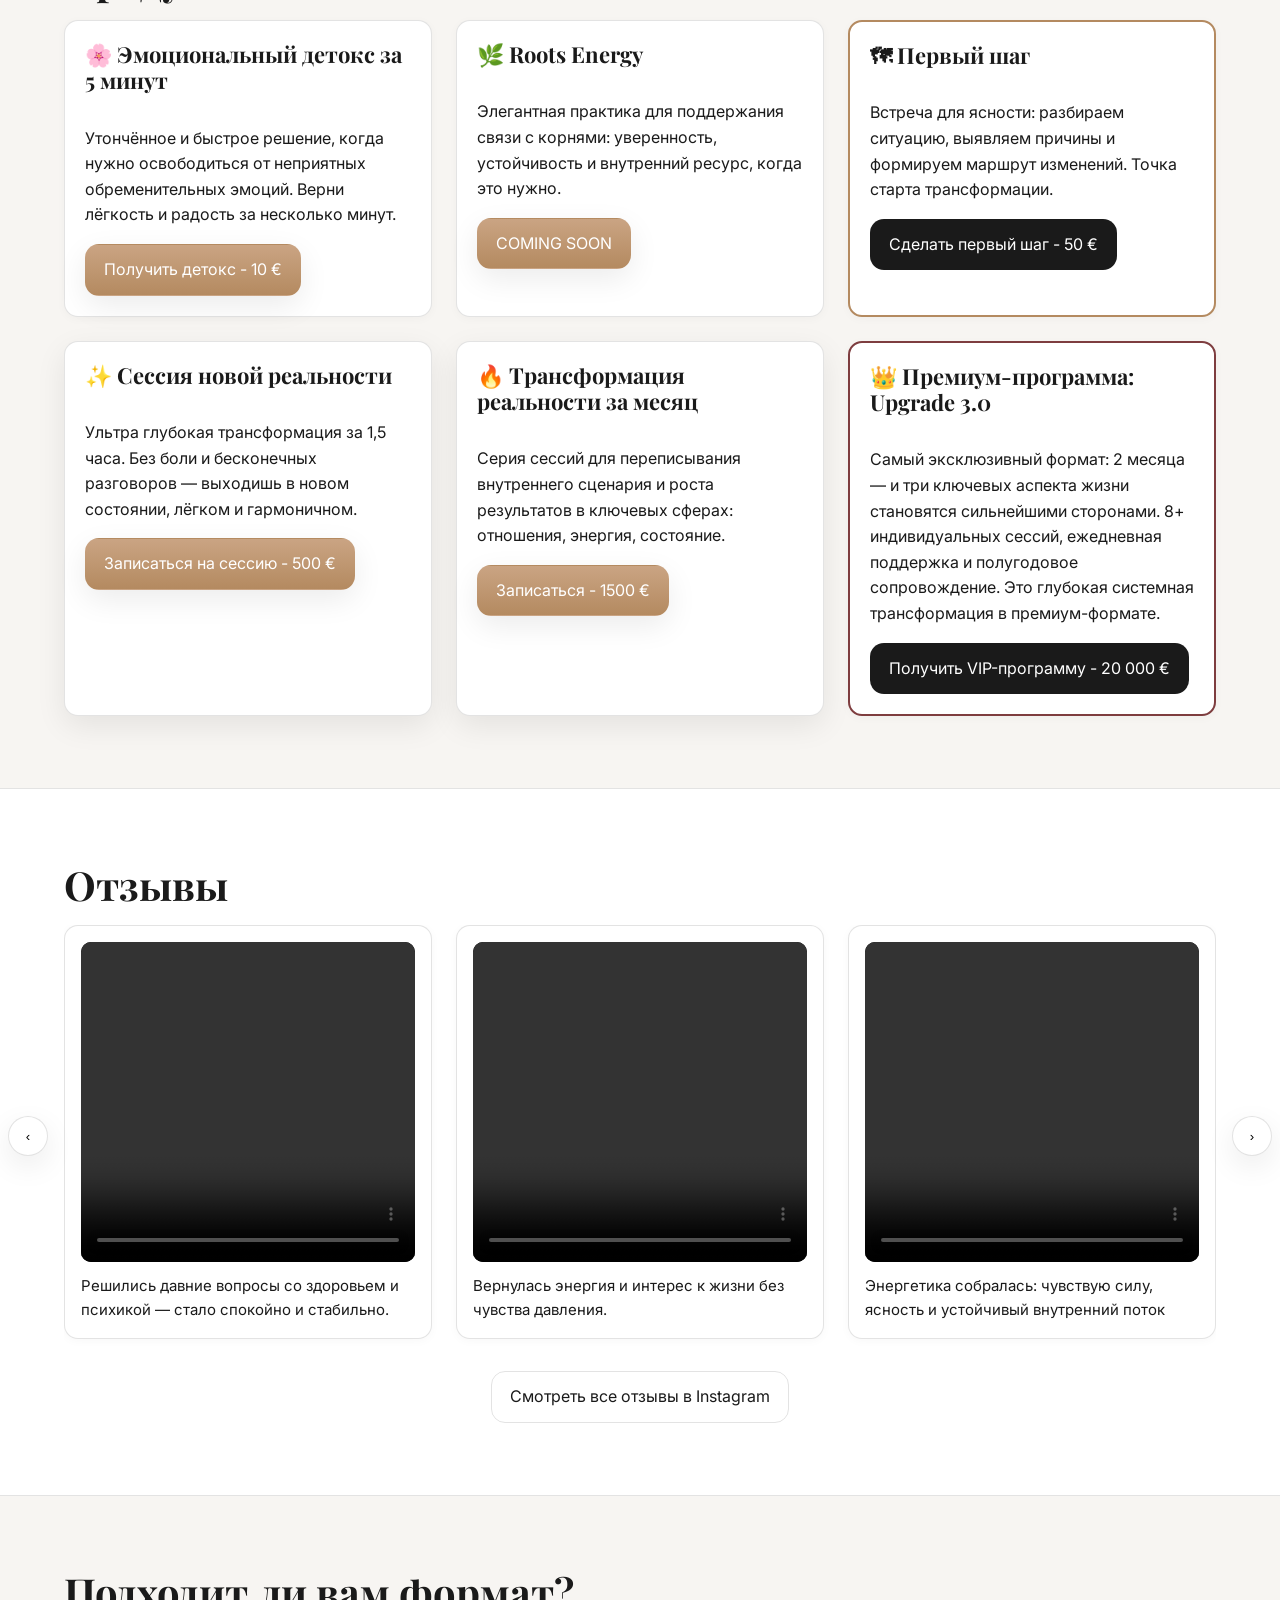
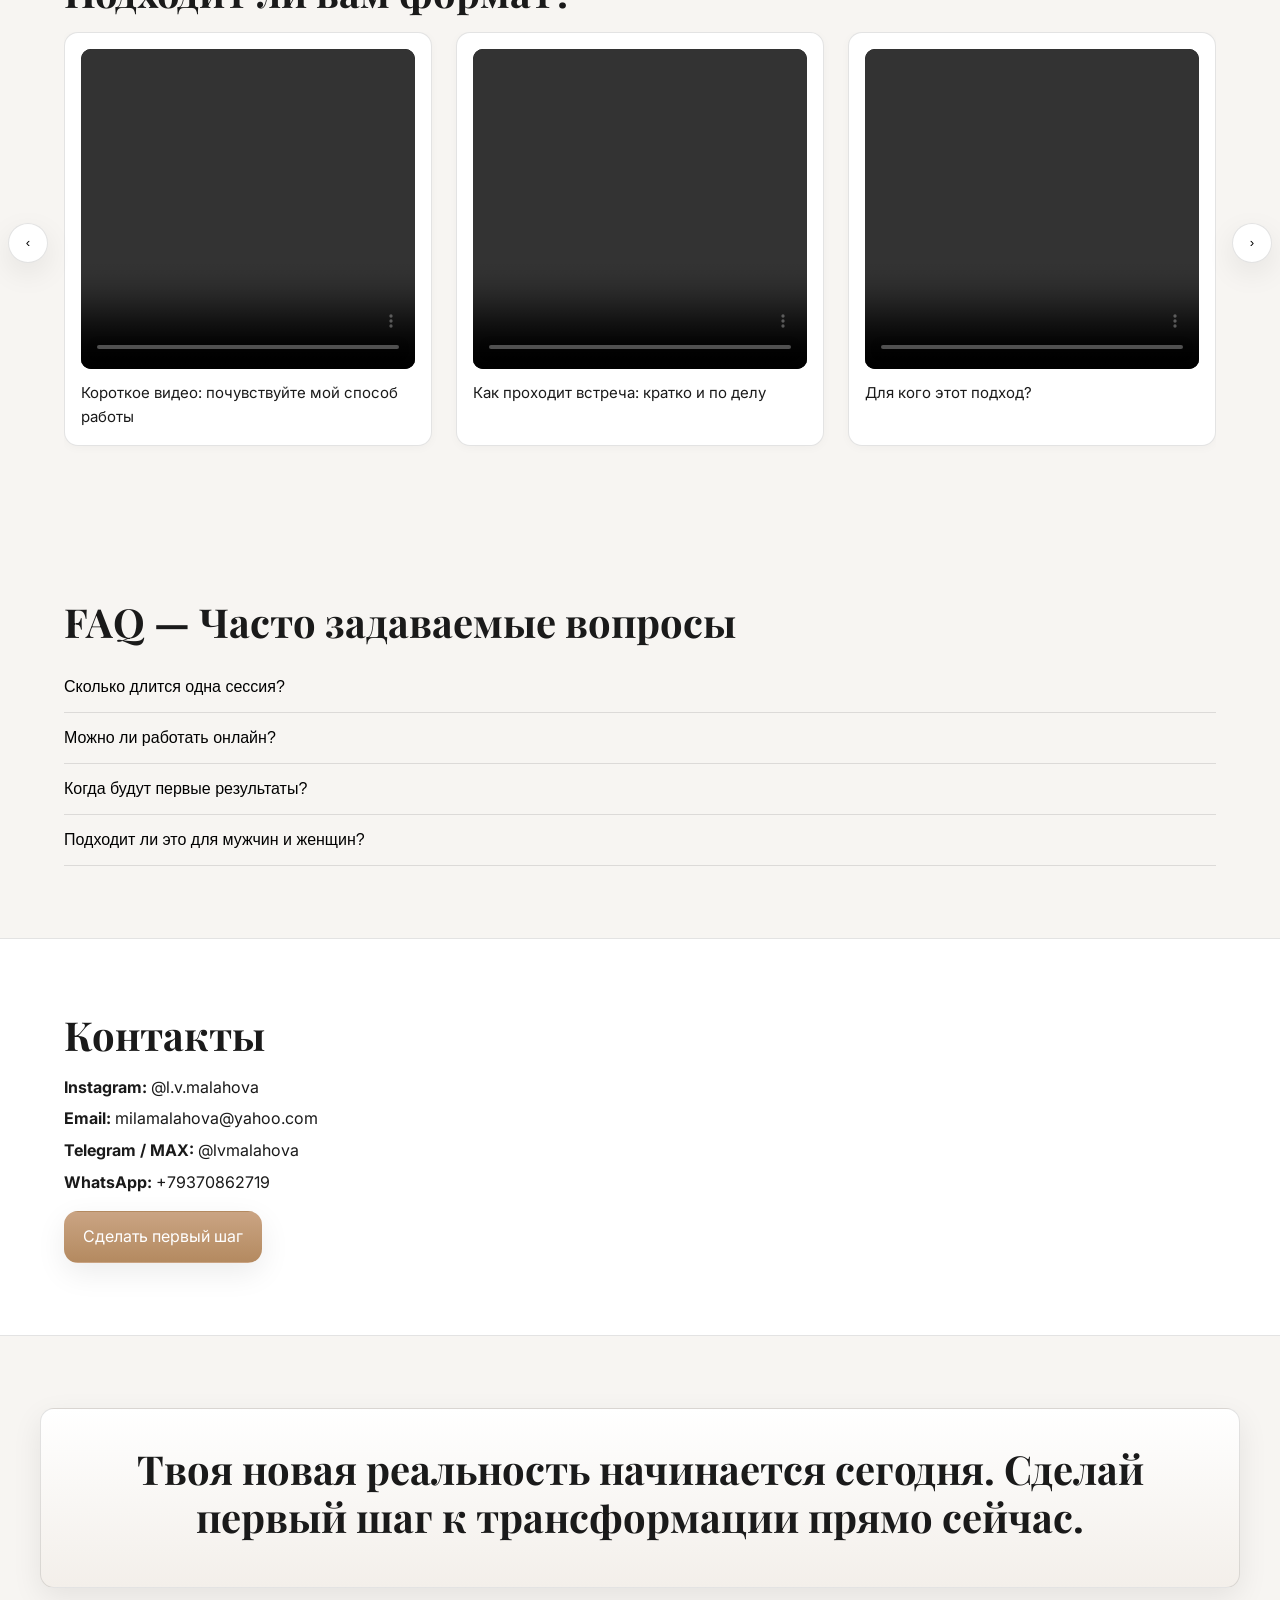
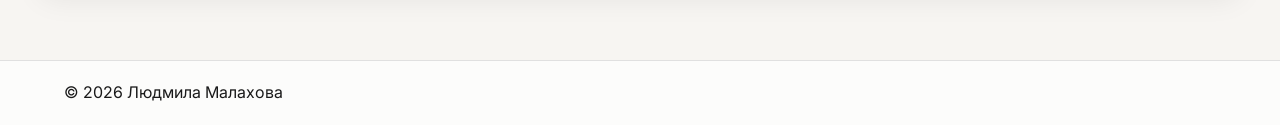
==== commit 5cb5a6e6: "Changes in text" ====
--- a/index.html
+++ b/index.html
@@ -35,13 +35,13 @@
           <h1>Живи свою настоящую жизнь.<br> Я помогу тебе выйти за пределы привычного и создать реальность, которая действительно твоя.</h1>
           <p class="lead">25 лет научной работы и тысячи трансформаций. Быстро, элегантно, эффективно.</p>
           <div class="hero__ctas">
-            <a id="diagnostics" class="btn btn--primary" href="#contacts">Начать с диагностики</a>
+            <a id="diagnostics" class="btn btn--primary" href="#contacts">Сделать первый шаг</a>
             <a class="btn btn--ghost" href="#products">Посмотреть продукты</a>
           </div>
         </div>
         <picture class="hero__media" aria-label="Портрет — Hero">
-          <source srcset="images/IMG_1677.JPG" type="image/jpg">
-          <img src="images/IMG_1677.JPG" alt="Людмила Малахова" loading="eager" decoding="async" style="width:100%;height:100%;object-fit:cover;object-position:center 45%;border-radius:14px;display:block;">
+          <source srcset="images/IMG_1677.jpg" type="image/jpg">
+          <img src="images/IMG_1677.jpg" alt="Людмила Малахова" loading="eager" decoding="async" style="width:100%;height:100%;object-fit:cover;object-position:center 45%;border-radius:14px;display:block;">
         </picture>
       </div>
     </section>
@@ -52,8 +52,8 @@
     <section id="about" class="section section--muted about">
       <div class="container grid grid--2">
         <picture class="about__media">
-          <source srcset="images/IMG_2950.JPG" type="image/jpg">
-          <img src="images/IMG_2950.JPG" alt="Людмила Малахова — обо мне" loading="lazy" decoding="async" style="width:100%;height:100%;object-fit:cover;object-position:center 50%;border-radius:14px;display:block;">
+          <source srcset="images/IMG_2950.jpg" type="image/jpg">
+          <img src="images/IMG_2950.jpg" alt="Людмила Малахова — обо мне" loading="lazy" decoding="async" style="width:100%;height:100%;object-fit:cover;object-position:center 50%;border-radius:14px;display:block;">
         </picture>
         <div class="about__content">
           <h2>Обо мне</h2>
@@ -79,7 +79,7 @@
             <div class="card__header">
               <h3>🌸 Эмоциональный детокс за 5 минут</h3>
             </div>
-            <p>Утончённое и быстрое решение, когда нужно освободиться от неприятных обременяющих эмоций. Верни лёгкость и радость за несколько минут.</p>
+            <p>Утончённое и быстрое решение, когда нужно освободиться от неприятных обременительных эмоций. Верни лёгкость и радость за несколько минут.</p>
             <div class="card__actions">
               <a class="btn btn--primary" onclick="openMessengerModal('Здравствуйте! Я хочу получить эмоциональный детокс за 5 минут!')">Получить детокс - 10 €</a>
             </div>
@@ -91,7 +91,7 @@
             </div>
             <p>Элегантная практика для поддержания связи с корнями: уверенность, устойчивость и внутренний ресурс, когда это нужно.</p>
             <div class="card__actions">
-              <a class="btn btn--primary" onclick="openMessengerModal('Здравствуйте! Я хочу получить Roots Energy!')">Получить Roots Energy - 10 €</a>
+              <a class="btn btn--primary" onclick="openMessengerModal('Здравствуйте! Я хочу получить Roots Energy!')">COMING SOON</a>
             </div>
           </article>
 
@@ -109,7 +109,7 @@
             <div class="card__header">
               <h3>✨ Сессия новой реальности</h3>
             </div>
-            <p>Быстрая глубокая трансформация за 1,5 часа. Без боли и бесконечных разговоров — выходишь в новом состоянии, лёгком и гармоничном.</p>
+            <p>Ультра глубокая трансформация за 1,5 часа. Без боли и бесконечных разговоров — выходишь в новом состоянии, лёгком и гармоничном.</p>
             <div class="card__actions">
               <a class="btn btn--primary" onclick="openMessengerModal('Здравствуйте! Я хочу записаться на сессию!')">Записаться на сессию - 500 €</a>
             </div>
@@ -127,9 +127,9 @@
 
           <article class="card card--vip">
             <div class="card__header">
-              <h3>👑 VIP-программа: 3 сферы за 2 месяца</h3>
-            </div>
-            <p>Самый эксклюзивный формат: 8+ индивидуальных сессий, ежедневная поддержка и полугодовое сопровождение. Глубокая системная трансформация.</p>
+              <h3>👑 Премиум-программа: Upgrade 3.0</h3>
+            </div>
+            <p>Самый эксклюзивный формат:  2 месяца — и три ключевых аспекта жизни становятся сильнейшими сторонами. 8+ индивидуальных сессий, ежедневная поддержка и полугодовое сопровождение. Это глубокая системная трансформация в премиум-формате.</p>
             <div class="card__actions">
               <a class="btn btn--contrast" onclick="openMessengerModal('Здравствуйте! Я хочу получить VIP-программу!')">Получить VIP-программу - 20 000 €</a>
             </div>
@@ -244,11 +244,11 @@
           <ul class="contact-list">
             <li><strong>Instagram:</strong> <a href="https://www.instagram.com/l.v.malahova/">@l.v.malahova</a></li>
             <li><strong>Email:</strong> <a href="mailto:milamalahova@yahoo.com">milamalahova@yahoo.com</a></li>
-            <li><strong>Telegram / WhatsApp:</strong> <a href="https://t.me/lvmalahova">@lvmalahova</a></li>
+            <li><strong>Telegram / MAX:</strong> <a href="https://t.me/lvmalahova">@lvmalahova</a></li>
             <li><strong>WhatsApp:</strong> <a href="https://wa.me/+79370862719">+79370862719</a></li>
           </ul>
           <div class="cta-row">
-            <a class="btn btn--primary" onclick="openMessengerModal('Здравствуйте! Я хочу записаться на консультацию.')">Записаться на консультацию</a>
+            <a class="btn btn--primary" onclick="openMessengerModal('Здравствуйте! Я хочу записаться на консультацию.')">Сделать первый шаг</a>
           </div>
         </div>
         <!-- <form class="contact-form" action="#" method="post">
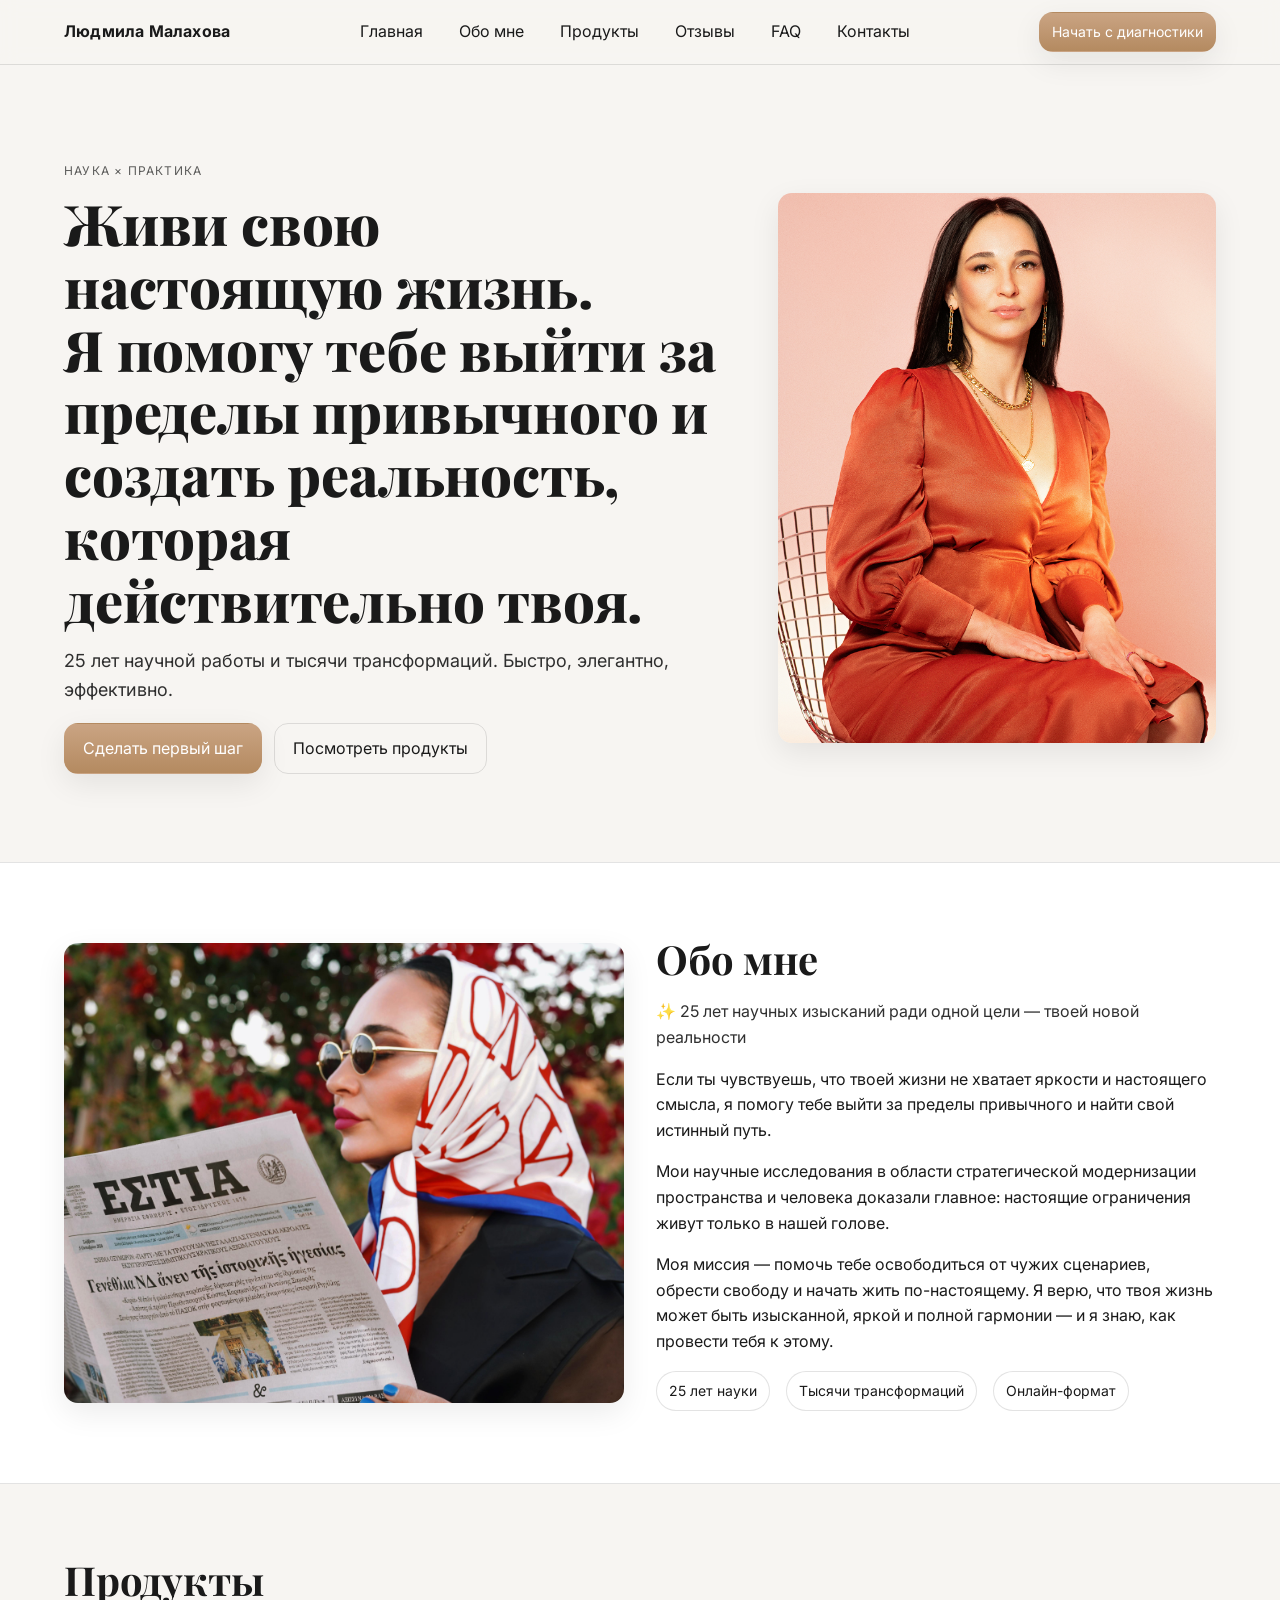
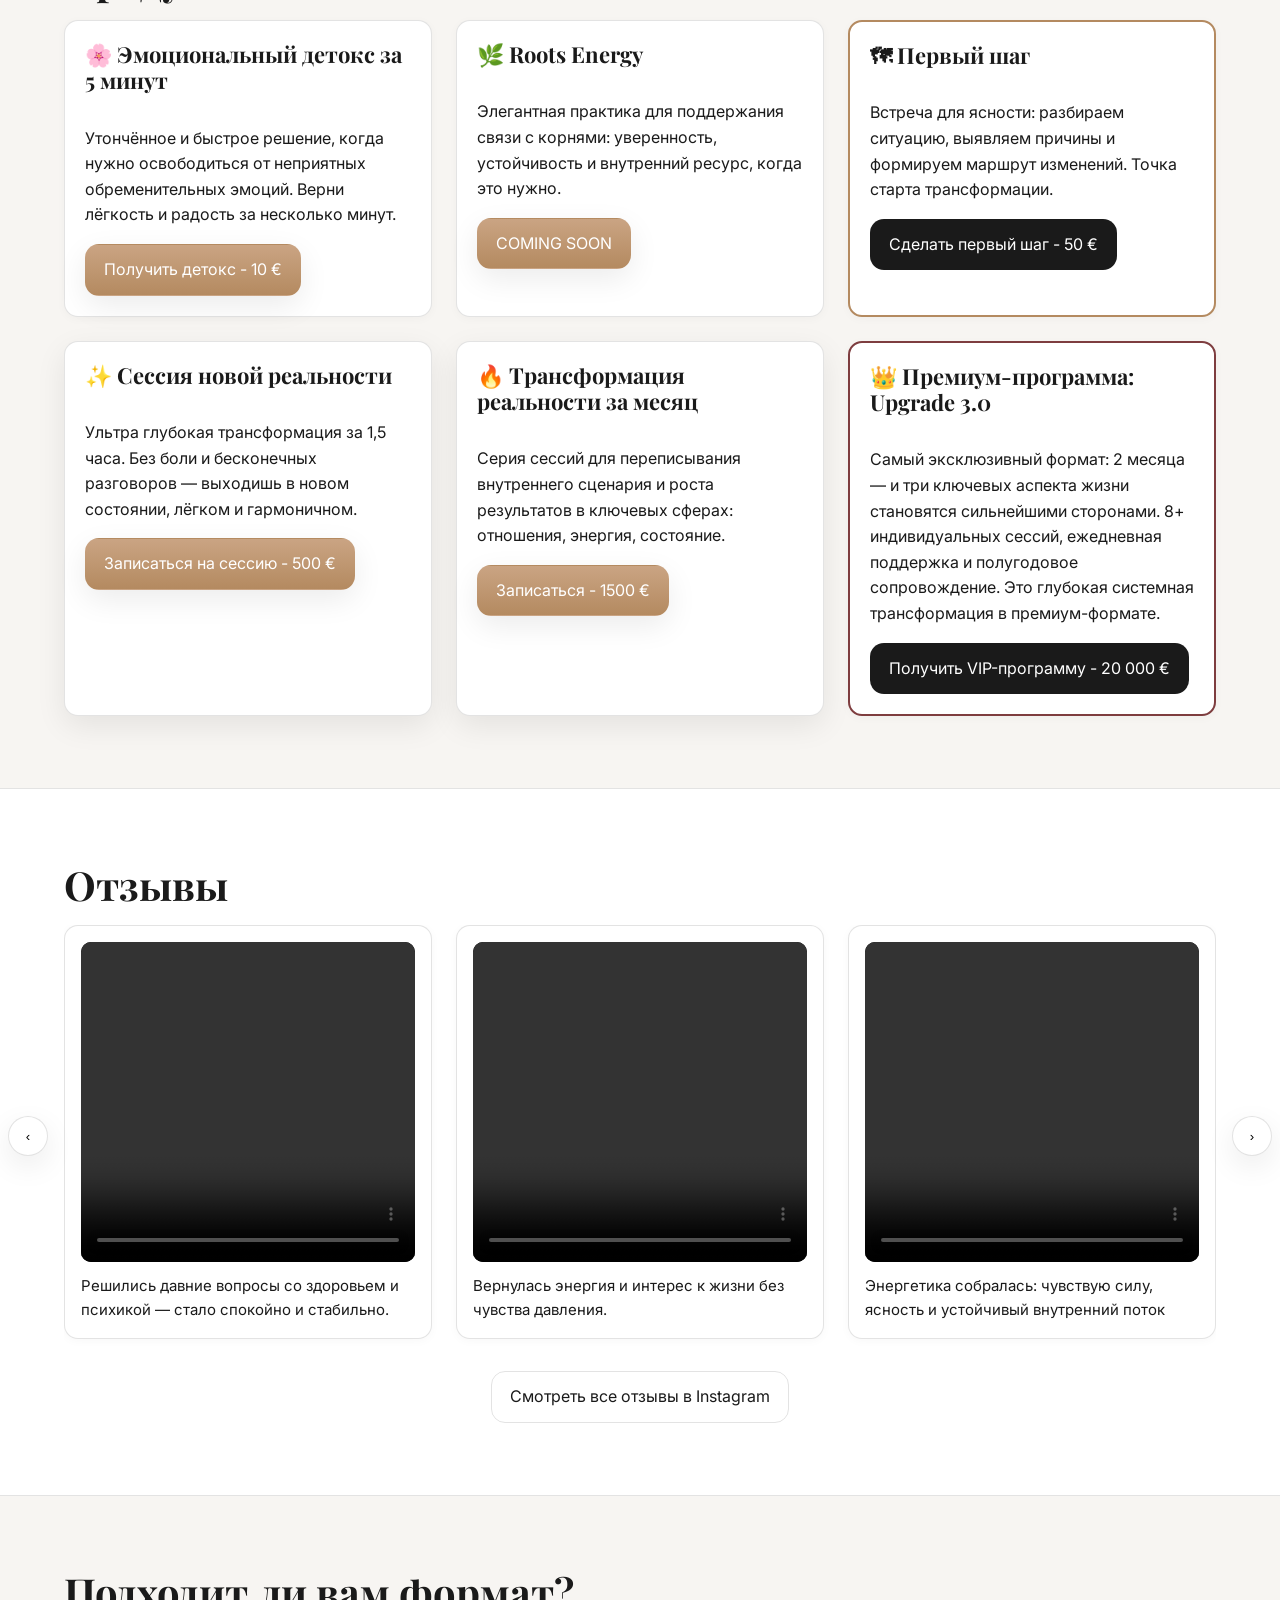
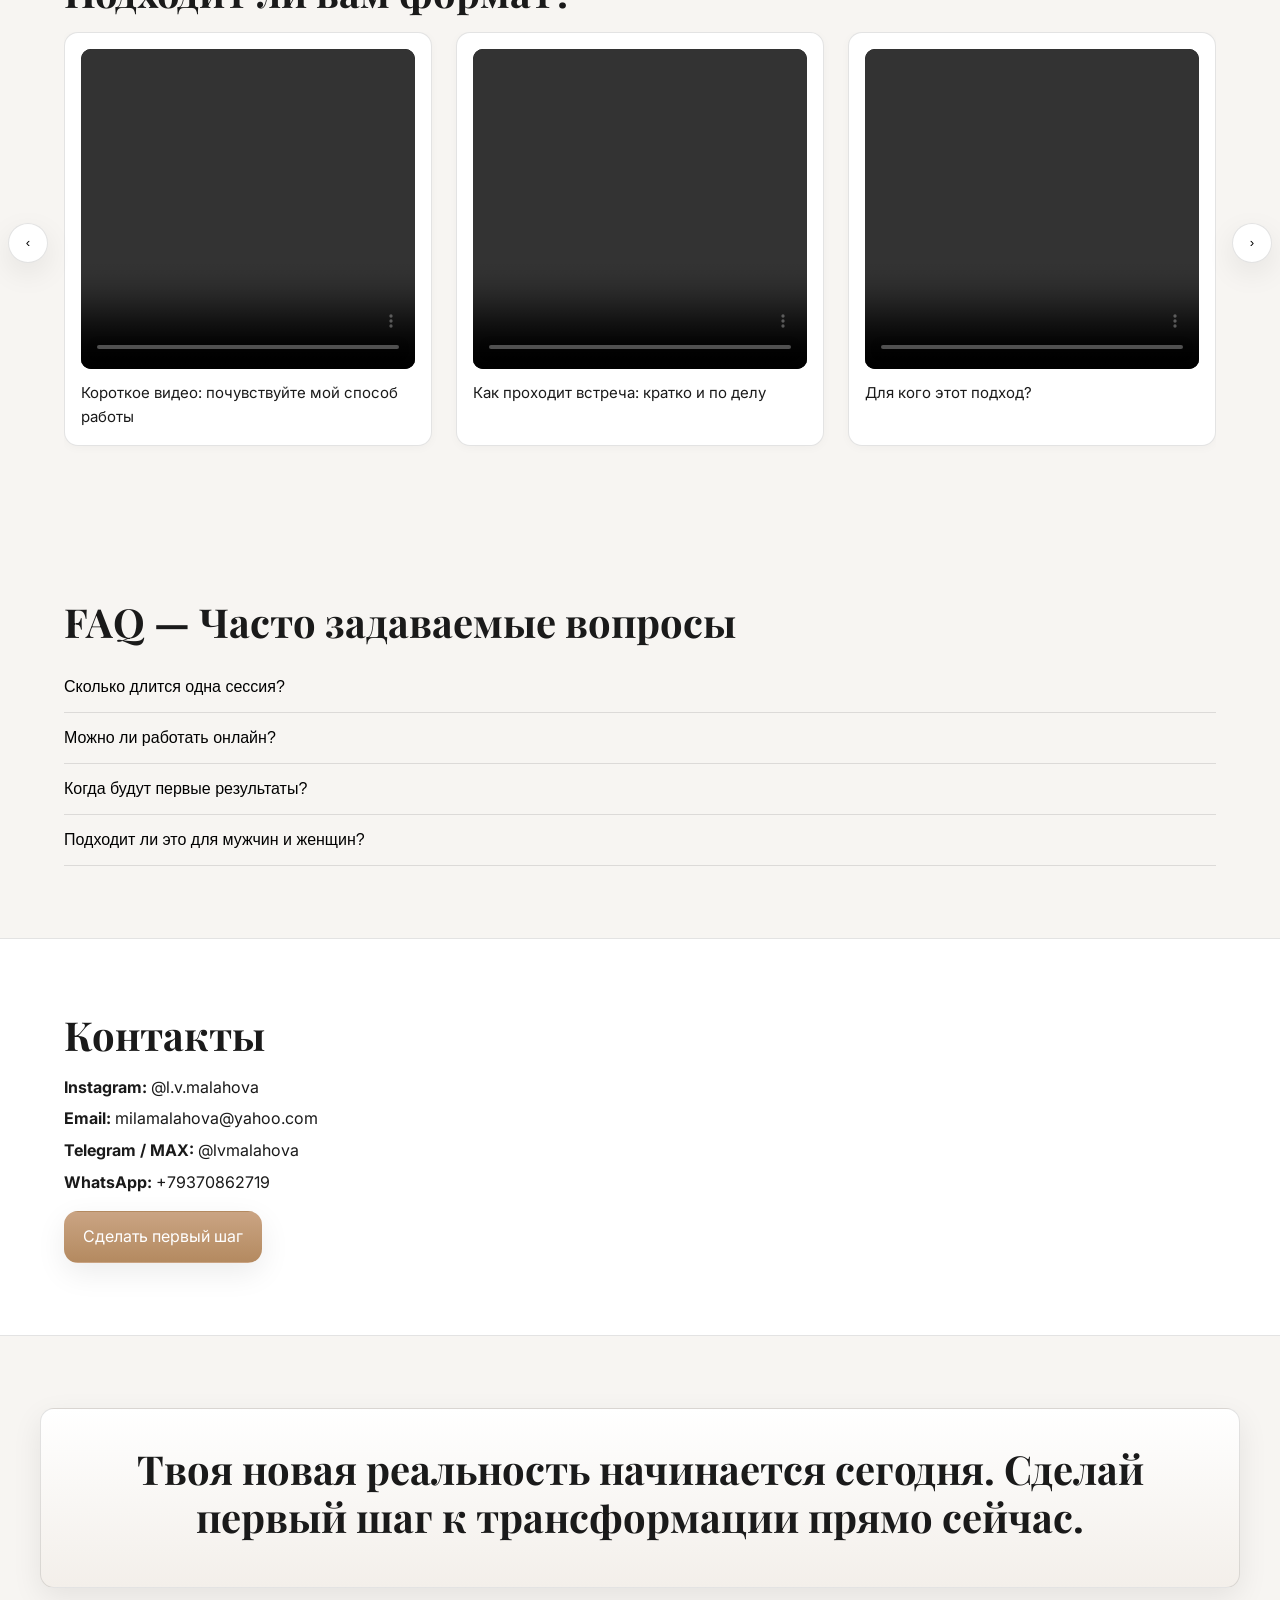
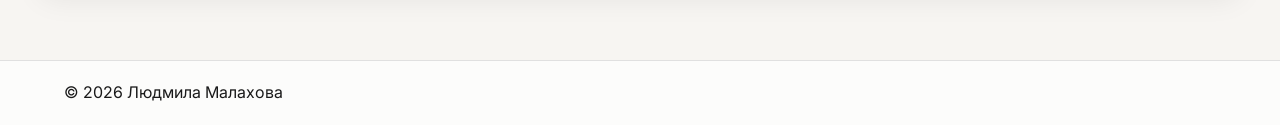
==== commit 27212a86: "Merge branch 'main' of https://github.com/RomanVivchar/ludmila_m_site" ====
--- a/index.html
+++ b/index.html
@@ -40,8 +40,8 @@
           </div>
         </div>
         <picture class="hero__media" aria-label="Портрет — Hero">
-          <source srcset="images/IMG_1677.jpg" type="image/jpg">
-          <img src="images/IMG_1677.jpg" alt="Людмила Малахова" loading="eager" decoding="async" style="width:100%;height:100%;object-fit:cover;object-position:center 45%;border-radius:14px;display:block;">
+          <source srcset="images/IMG_1677.JPG" type="image/jpg">
+          <img src="images/IMG_1677.JPG" alt="Людмила Малахова" loading="eager" decoding="async" style="width:100%;height:100%;object-fit:cover;object-position:center 45%;border-radius:14px;display:block;">
         </picture>
       </div>
     </section>
@@ -52,8 +52,8 @@
     <section id="about" class="section section--muted about">
       <div class="container grid grid--2">
         <picture class="about__media">
-          <source srcset="images/IMG_2950.jpg" type="image/jpg">
-          <img src="images/IMG_2950.jpg" alt="Людмила Малахова — обо мне" loading="lazy" decoding="async" style="width:100%;height:100%;object-fit:cover;object-position:center 50%;border-radius:14px;display:block;">
+          <source srcset="images/IMG_2950.JPG" type="image/jpg">
+          <img src="images/IMG_2950.JPG" alt="Людмила Малахова — обо мне" loading="lazy" decoding="async" style="width:100%;height:100%;object-fit:cover;object-position:center 50%;border-radius:14px;display:block;">
         </picture>
         <div class="about__content">
           <h2>Обо мне</h2>
